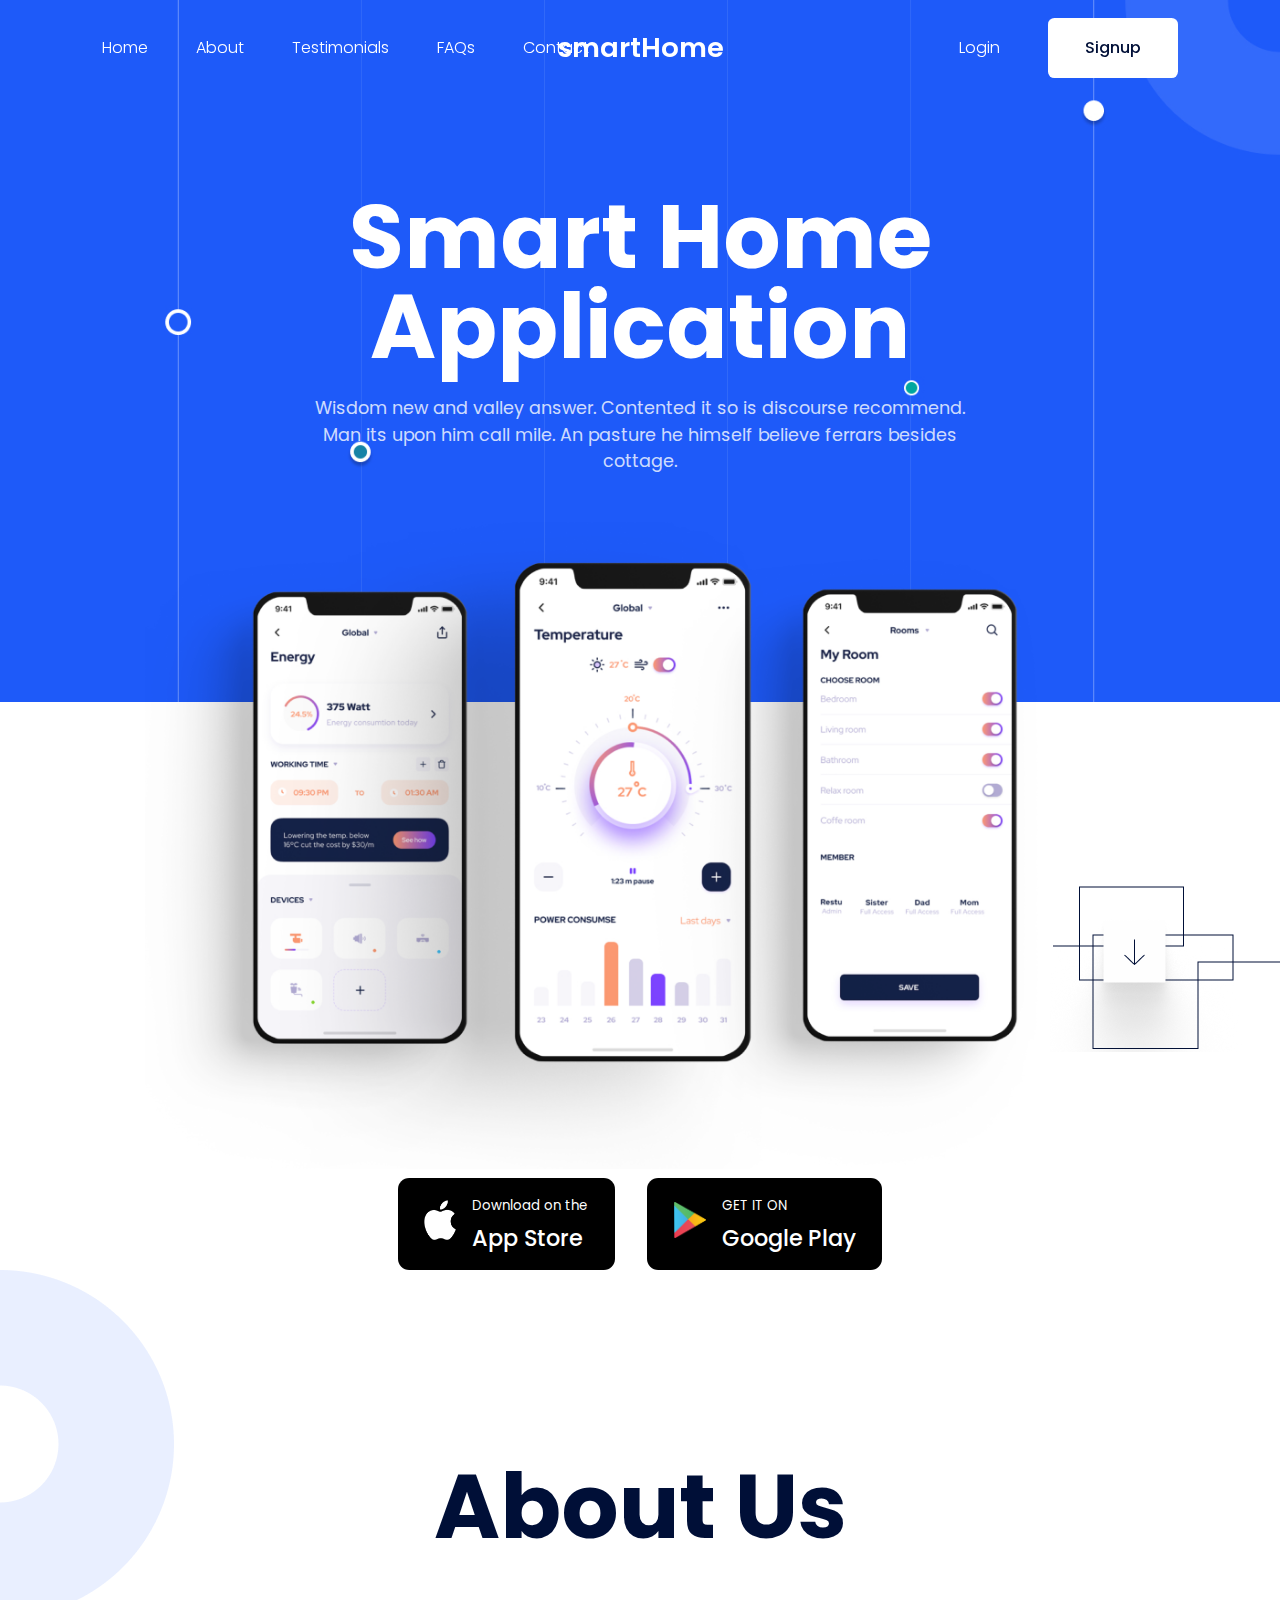
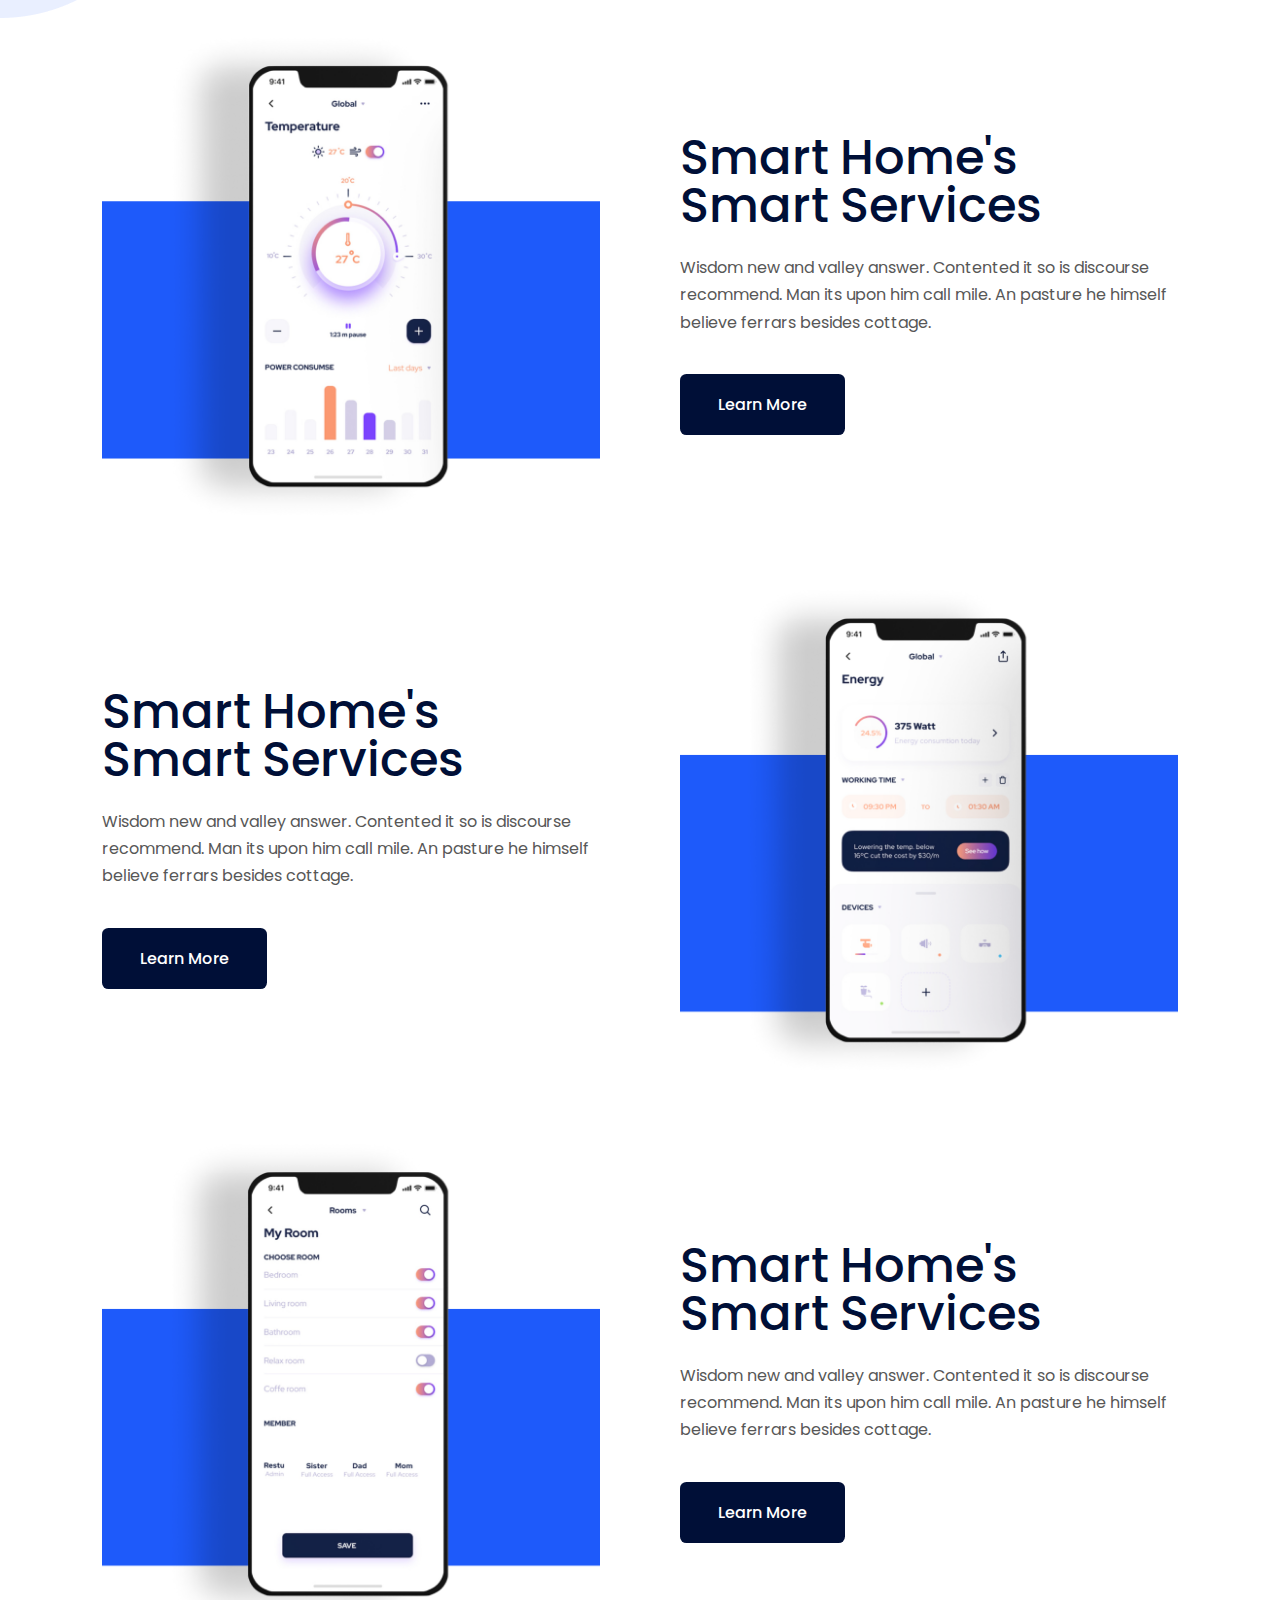
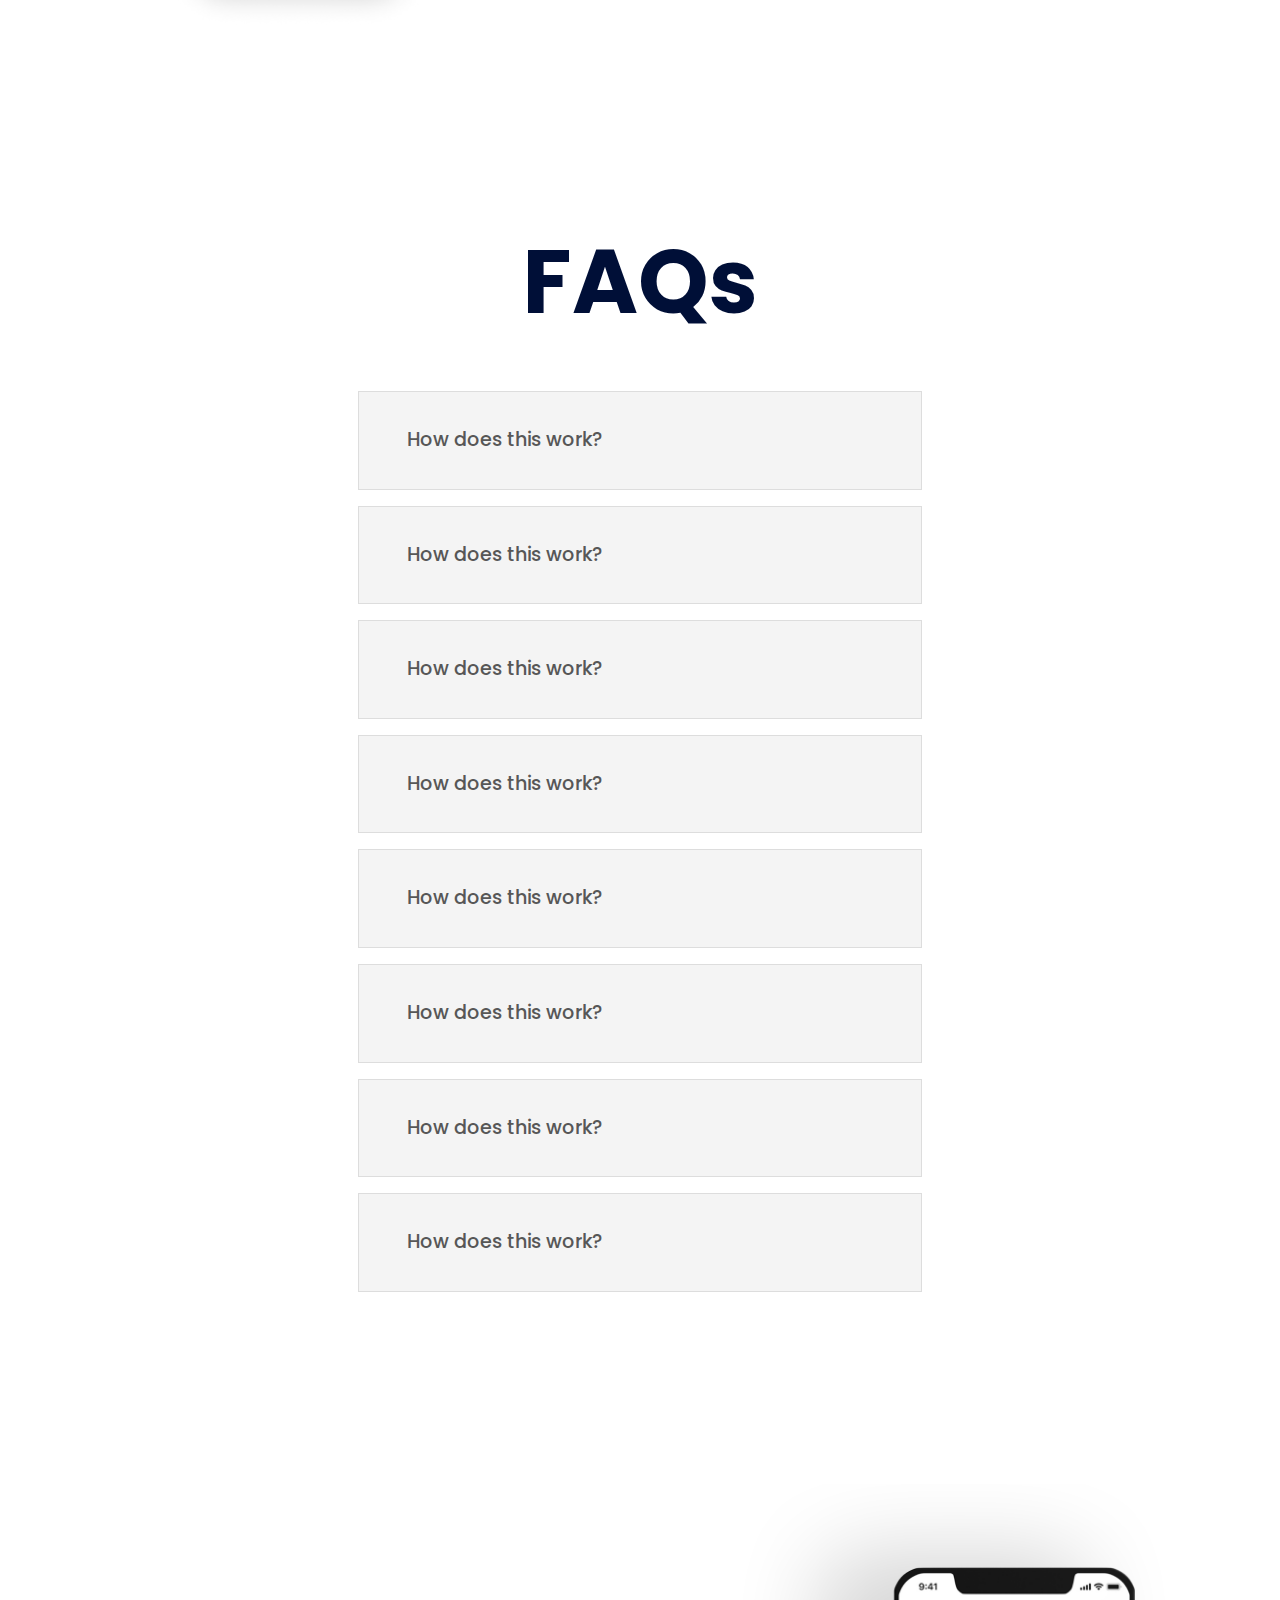
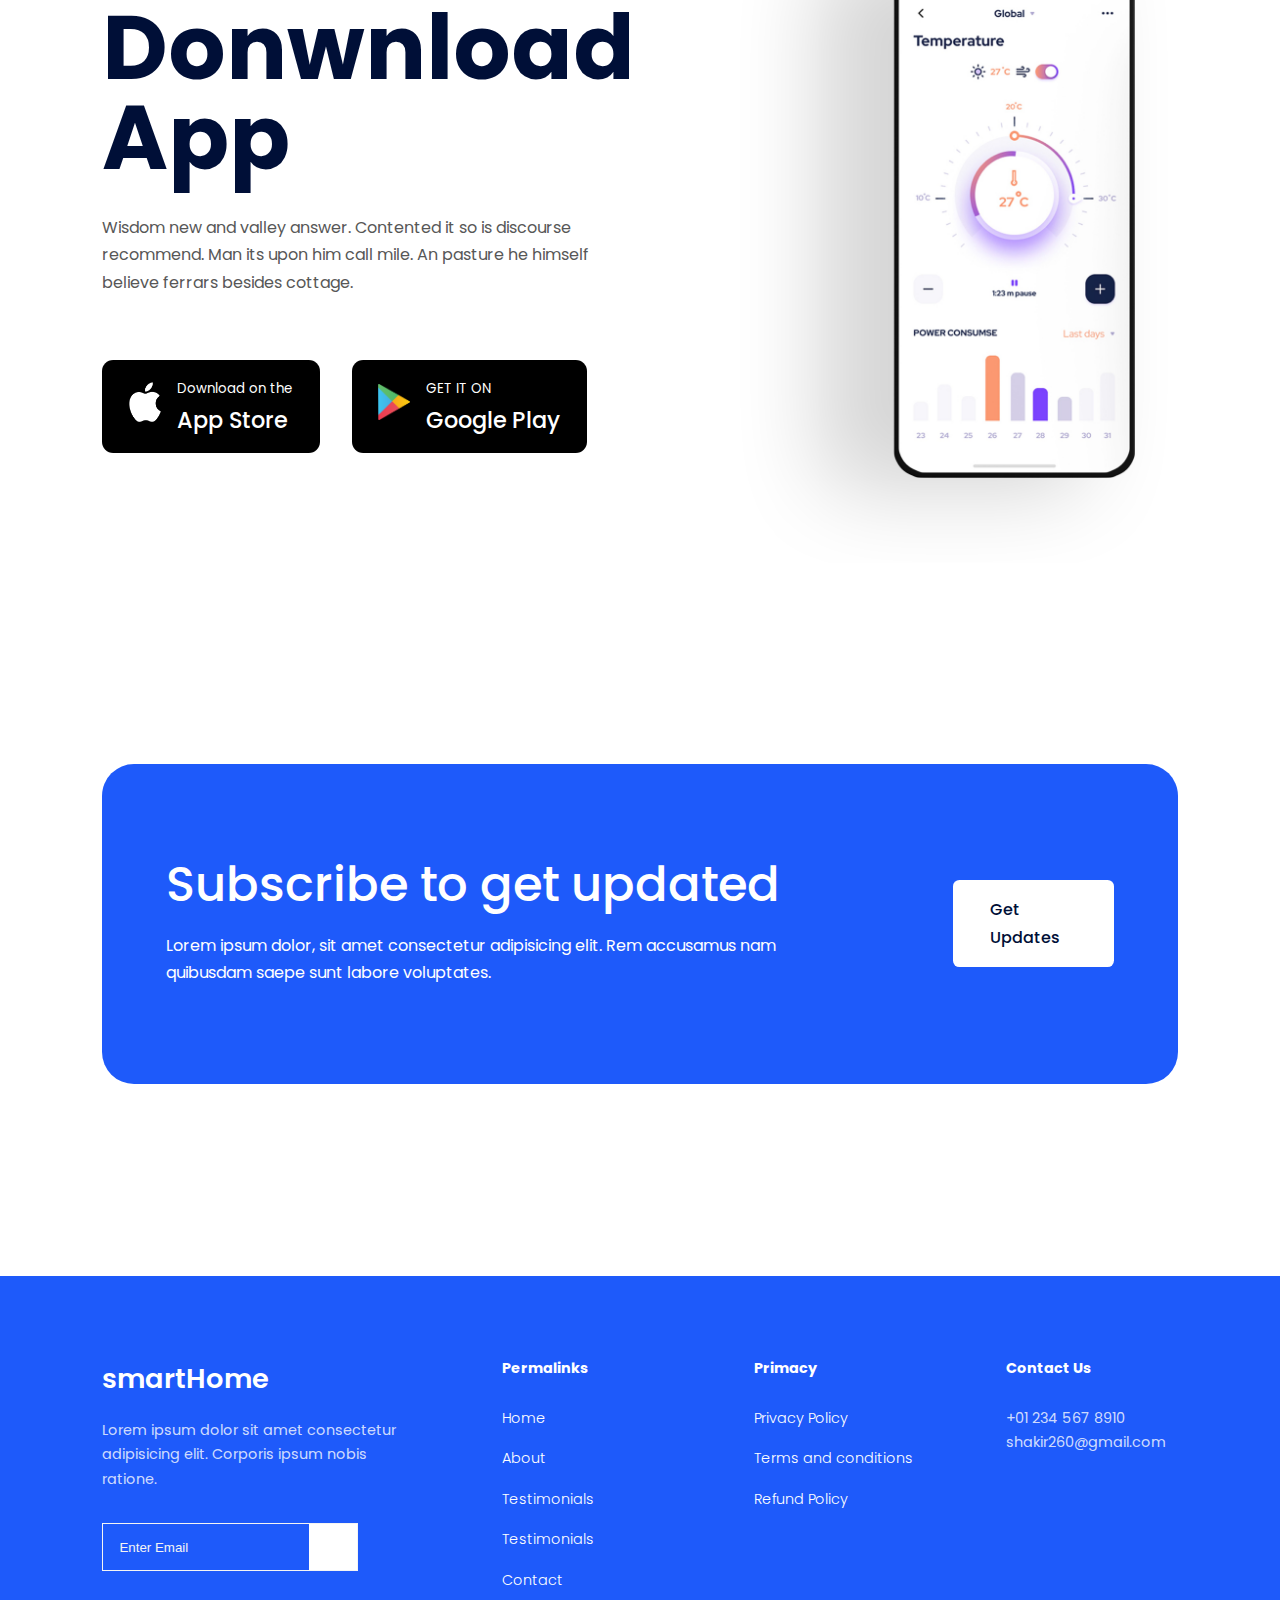
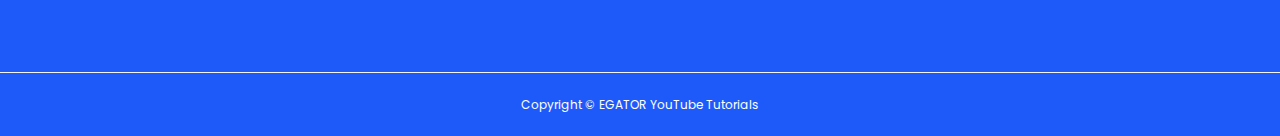
==== index.html @ b2b1bc91 "first commit" ====
<!DOCTYPE html>
<html lang="en">
  <head>
    <meta charset="UTF-8" />
    <meta http-equiv="X-UA-Compatible" content="IE=edge" />
    <meta name="viewport" content="width=device-width, initial-scale=1.0" />
    <title>Responsive Smarthome Website using HTML, CSS & JavaScript</title>

    <!-- GOOGLE FONTS -->
    <link rel="preconnect" href="https://fonts.googleapis.com" />
    <link rel="preconnect" href="https://fonts.gstatic.com" crossorigin />
    <link
      href="https://fonts.googleapis.com/css2?family=Poppins:ital,wght@0,300;0,400;0,500;0,600;0,700;0,800;0,900;1,300;1,400;1,500;1,600;1,700;1,800;1,900&display=swap"
      rel="stylesheet"
    />

    <!-- ICONSCOUT CDN -->
    <link
      rel="stylesheet"
      href="https://unicons.iconscout.com/release/v2.1.6/css/unicons.css"
    />

    <!--STYLESHEET-->
    <link rel="stylesheet" href="./stlyle.css" />
  </head>
  <body>
    <nav>
      <div class="container nav__container">
        <ul class="nav__items">
          <li><a href="index.html">Home</a></li>
          <li><a href="index.html#about">About</a></li>
          <li><a href="index.html#testimonials">Testimonials</a></li>
          <li><a href="index.html#faqs">FAQs</a></li>
          <li><a href="contact.html">Contact</a></li>
        </ul>

        <a href="index.html" class="nav__logo"><h3>smartHome</h3></a>

        <div class="nav__signin-signup">
          <a href="#">Login</a>
          <a href="#" class="btn">Signup</a>
        </div>

        <button id="menu-btn"><i class="uil uil-bars"></i></button>
        <button id="close-btn"><i class="uil uil-multiply"></i></button>
      </div>
    </nav>
    <!--================================== END OF NAVBAR ====================================-->

    <header>
      <div class="container header__container">
        <h1 class="header__title">Smart Home<br />Application</h1>
        <p class="lead">
          Wisdom new and valley answer. Contented it so is discourse recommend.
          Man its upon him call mile. An pasture he himself believe ferrars
          besides cottage.
        </p>

        <div class="header__image">
          <img src="./images/hero.png" />
        </div>

        <div class="cta">
          <a
            href="https://www.apple.com/app-store"
            class="btn btn-primary"
            target="_blank"
          >
            <div class="logo">
              <img src="./images/Apple-logo.png" />
            </div>
            <span>
              <small>Download on the</small>
              <h4>App Store</h4>
            </span>
          </a>
          <a
            href="https://play.google.com/store/apps/details?id=com.tuya.smartlife"
            class="btn btn-primary"
            target="_blank"
          >
            <div class="logo">
              <img src="./images/google playstore.png" />
            </div>
            <span>
              <small>GET IT ON</small>
              <h4>Google Play</h4>
            </span>
          </a>
        </div>

        <div class="header__socials">
          <a href="https://facebook.com/apple" target="_blank"
            ><i class="uil uil-facebook-f"></i
          ></a>
          <a href="https://instagram.com/apple" target="_blank"
            ><i class="uil uil-instagram-alt"></i
          ></a>
          <a href="https://twitter.com/apple" target="_blank"
            ><i class="uil uil-twitter"></i
          ></a>
          <a href="https://linkedin.com/apple" target="_blank"
            ><i class="uil uil-linkedin-alt"></i
          ></a>
        </div>
      </div>

      <div class="header__decorator-1">
        <img src="./images/header-decorator1.png" />
      </div>
      <div class="header__decorator-2">
        <img src="./images/header-decorator-2.png" />
      </div>
    </header>
    <!--================================== END OF HEADER ====================================-->

    <section id="about">
      <h1 class="about__title">About Us</h1>
      <div class="container">
        <article class="about__article">
          <div class="about__image">
            <img src="./images/about1.png" />
          </div>
          <div class="about__content">
            <h2 class="about__article-title">Smart Home's Smart Services</h2>
            <p>
              Wisdom new and valley answer. Contented it so is discourse
              recommend. Man its upon him call mile. An pasture he himself
              believe ferrars besides cottage.
            </p>
            <a href="#" class="btn btn-primary">Learn More</a>
          </div>
        </article>

        <article class="about__article">
          <div class="about__content">
            <h2 class="about__article-title">Smart Home's Smart Services</h2>
            <p>
              Wisdom new and valley answer. Contented it so is discourse
              recommend. Man its upon him call mile. An pasture he himself
              believe ferrars besides cottage.
            </p>
            <a href="#" class="btn btn-primary">Learn More</a>
          </div>
          <div class="about__image">
            <img src="./images/about2.png" />
          </div>
        </article>

        <article class="about__article">
          <div class="about__image">
            <img src="./images/about3.png" />
          </div>
          <div class="about__content">
            <h2 class="about__article-title">Smart Home's Smart Services</h2>
            <p>
              Wisdom new and valley answer. Contented it so is discourse
              recommend. Man its upon him call mile. An pasture he himself
              believe ferrars besides cottage.
            </p>
            <a href="#" class="btn btn-primary">Learn More</a>
          </div>
        </article>
      </div>
    </section>
    <!--================================== END OF ABOUT ====================================-->

    <section id="faqs">
      <h1>FAQs</h1>
      <div class="container faqs__container">
        <article class="faq">
          <span class="faq__icon"><i class="uil uil-plus"></i></span>
          <div class="faq__question-answer">
            <h4 class="faq__question">How does this work?</h4>
            <p class="faq__answer">
              Wisdom new and valley answer. Contented it so is discourse
              recommend. Man its upon him call mile. An pasture he himself
              believe ferrars besides cottage.
            </p>
          </div>
        </article>

        <article class="faq">
          <span class="faq__icon"><i class="uil uil-plus"></i></span>
          <div class="faq__question-answer">
            <h4 class="faq__question">How does this work?</h4>
            <p class="faq__answer">
              Wisdom new and valley answer. Contented it so is discourse
              recommend. Man its upon him call mile. An pasture he himself
              believe ferrars besides cottage.
            </p>
          </div>
        </article>
        <article class="faq">
          <span class="faq__icon"><i class="uil uil-plus"></i></span>
          <div class="faq__question-answer">
            <h4 class="faq__question">How does this work?</h4>
            <p class="faq__answer">
              Wisdom new and valley answer. Contented it so is discourse
              recommend. Man its upon him call mile. An pasture he himself
              believe ferrars besides cottage.
            </p>
          </div>
        </article>
        <article class="faq">
          <span class="faq__icon"><i class="uil uil-plus"></i></span>
          <div class="faq__question-answer">
            <h4 class="faq__question">How does this work?</h4>
            <p class="faq__answer">
              Wisdom new and valley answer. Contented it so is discourse
              recommend. Man its upon him call mile. An pasture he himself
              believe ferrars besides cottage.
            </p>
          </div>
        </article>
        <article class="faq">
          <span class="faq__icon"><i class="uil uil-plus"></i></span>
          <div class="faq__question-answer">
            <h4 class="faq__question">How does this work?</h4>
            <p class="faq__answer">
              Wisdom new and valley answer. Contented it so is discourse
              recommend. Man its upon him call mile. An pasture he himself
              believe ferrars besides cottage.
            </p>
          </div>
        </article>
        <article class="faq">
          <span class="faq__icon"><i class="uil uil-plus"></i></span>
          <div class="faq__question-answer">
            <h4 class="faq__question">How does this work?</h4>
            <p class="faq__answer">
              Wisdom new and valley answer. Contented it so is discourse
              recommend. Man its upon him call mile. An pasture he himself
              believe ferrars besides cottage.
            </p>
          </div>
        </article>
        <article class="faq">
          <span class="faq__icon"><i class="uil uil-plus"></i></span>
          <div class="faq__question-answer">
            <h4 class="faq__question">How does this work?</h4>
            <p class="faq__answer">
              Wisdom new and valley answer. Contented it so is discourse
              recommend. Man its upon him call mile. An pasture he himself
              believe ferrars besides cottage.
            </p>
          </div>
        </article>
        <article class="faq">
          <span class="faq__icon"><i class="uil uil-plus"></i></span>
          <div class="faq__question-answer">
            <h4 class="faq__question">How does this work?</h4>
            <p class="faq__answer">
              Wisdom new and valley answer. Contented it so is discourse
              recommend. Man its upon him call mile. An pasture he himself
              believe ferrars besides cottage.
            </p>
          </div>
        </article>
      </div>
    </section>
    <!--================================== END OF FAQs ====================================-->

    <section id="downloadApp">
      <div class="container downloadApp__container">
        <div class="downloadApp__content">
          <h1>Donwnload<br />App</h1>
          <p>
            Wisdom new and valley answer. Contented it so is discourse
            recommend. Man its upon him call mile. An pasture he himself believe
            ferrars besides cottage.
          </p>
          <div class="cta">
            <a
              href="https://www.apple.com/app-store"
              class="btn btn-primary"
              target="_blank"
            >
              <div class="logo">
                <img src="./images/Apple-logo.png" />
              </div>
              <span>
                <small>Download on the</small>
                <h4>App Store</h4>
              </span>
            </a>
            <a
              href="https://play.google.com/store/apps/details?id=com.tuya.smartlife"
              class="btn btn-primary"
              target="_blank"
            >
              <div class="logo">
                <img src="./images/google playstore.png" />
              </div>
              <span>
                <small>GET IT ON</small>
                <h4>Google Play</h4>
              </span>
            </a>
          </div>
        </div>
        <div class="downloadApp__image">
          <img src="./images/app.png" />
        </div>
      </div>
    </section>
    <!--================================== END OF DOWNLOAD APP ====================================-->

    <section id="subscribe">
      <div class="container subscribe__container">
        <div class="subscribe__text">
          <h2>Subscribe to get updated</h2>
          <p>
            Lorem ipsum dolor, sit amet consectetur adipisicing elit. Rem
            accusamus nam quibusdam saepe sunt labore voluptates.
          </p>
        </div>
        <a href="#" class="btn subscribe__btn">Get Updates</a>
      </div>
    </section>
    <!--================================== END OF SUBSCRIBE ====================================-->

    <footer>
      <div class="container footer__container">
        <div class="footer__1">
          <a href="index.html" class="footer__logo"><h3>smartHome</h3></a>
          <p>
            Lorem ipsum dolor sit amet consectetur adipisicing elit. Corporis
            ipsum nobis ratione.
          </p>
          <div class="footer__subscribe">
            <input type="email" placeholder="Enter Email" required />
            <button type="submit"><i class="uil uil-arrow-right"></i></button>
          </div>
        </div>

        <div class="footer__2">
          <h4>Permalinks</h4>
          <ul class="permalinks">
            <li><a href="index.html">Home</a></li>
            <li><a href="index.html#about">About</a></li>
            <li><a href="index.html#testimonials">Testimonials</a></li>
            <li><a href="index.html#faqs">Testimonials</a></li>
            <li><a href="contact.html">Contact</a></li>
          </ul>
        </div>

        <div class="footer__3">
          <h4>Primacy</h4>
          <ul class="privacy">
            <li><a href="#">Privacy Policy</a></li>
            <li><a href="#">Terms and conditions</a></li>
            <li><a href="#">Refund Policy</a></li>
          </ul>
        </div>

        <div class="footer__4">
          <h4>Contact Us</h4>
          <p>
            +01 234 567 8910<br />
            shakir260@gmail.com
          </p>
          <ul class="footer__socials">
            <li>
              <a href="#"><i class="uil uil-facebook-f"></i></a>
            </li>
            <li>
              <a href="#"><i class="uil uil-instagram-alt"></i></a>
            </li>
            <li>
              <a href="#"><i class="uil uil-twitter"></i></a>
            </li>
            <li>
              <a href="#"><i class="uil uil-linkedin-alt"></i></a>
            </li>
          </ul>
        </div>
      </div>

      <div class="copyright">
        <small>Copyright &copy; EGATOR YouTube Tutorials</small>
      </div>
    </footer>

    <script src="./main.js"></script>
  </body>
</html>
---- stlyle.css ----
:root {
  --color-primary: #1e5afa;
  --color-primary-variant: rgba(0, 0, 240, 0.2);
  --color-white: #fff;
  --color-light: #f4f4f4;
  --color-black: #000f37;
  --color-dark: #575757;

  --bottom-section-padding: 12rem;
  --bottom-section-padding-mobile: 8rem;

  --transition: all 400ms ease;

  --container-width: 84%;
  --container-width-tablet: 90%;
  --container-width-phone: 94%;
}

* {
  margin: 0;
  padding: 0;
  outline: 0;
  border: 0;
  box-sizing: border-box;
  text-decoration: none;
  list-style: none;
}

html {
  scroll-behavior: smooth;
}

body {
  font-family: "Poppins", sans-serif;
  color: var(--color-dark);
  line-height: 1.7;
  background: var(--color-white);
  /* background: black; */
}

.container {
  width: var(--container-width);
  margin: 0 auto;
}

h1 {
  font-size: 5.6rem;
  line-height: 1;
  color: var(--color-black);
}

h2 {
  font-size: 3rem;
  font-weight: 500;
  line-height: 1;
}

h3 {
  font-size: 2rem;
  font-weight: 600;
}

.lead {
  width: 63%;
  font-size: 1.1rem;
  font-weight: 400;
  line-height: 1.5;
  margin: 1.5rem auto 3rem;
}

a {
  color: var(--color-white);
  font-weight: 300;
}

img {
  width: 100%;
}

.btn {
  display: inline-block;
  padding: 1rem 2.3rem;
  background: var(--color-white);
  color: var(--color-black);
  font-weight: 500;
  border-radius: 0.4rem;
}

.btn-primary {
  background: var(--color-black);
  color: var(--color-white);
  transition: all 300ms ease;
  border: 1px solid transparent;
}

.btn-primary:hover {
  background: var(--color-white);
  color: var(--color-black);
  border-color: var(--color-black);
}

.avatar {
  width: 2.2rem;
  height: 2.2rem;
  border-radius: 50%;
  overflow: hidden;
}

section {
  max-width: 100vw;
  padding-bottom: var(--bottom-section-padding);
}

/* ================== NAVBAR ==================== */
nav {
  width: 100vw;
  height: 6rem;
  display: grid;
  place-items: center;
  position: fixed;
  top: 0;
  left: 0;
  z-index: 2;
}

.window-scroll {
  background: var(--color-primary);
  border-bottom: 1px solid var(--color-white);
  box-shadow: 0 1rem 1rem var(--color-primary-variant);
}

.nav__container {
  display: flex;
  justify-content: space-between;
  align-items: center;
}

nav button {
  display: none;
}

.nav__items {
  display: flex;
  gap: 3rem;
}

.nav__logo {
  position: absolute;
  top: 50%;
  left: 50%;
  transform: translate(-50%, -50%);
}

.nav__signin-signup {
  display: flex;
  align-items: center;
  gap: 3rem;
}

.nav__logo h3 {
  font-size: 1.7rem;
}

/* ================== HEADER ==================== */
header {
  background: url("./images/header\ bg.jpg") no-repeat top center/100vw;
  max-width: 100vw;
  text-align: center;
  padding-bottom: var(--bottom-section-padding);
}

.header__title {
  padding-top: 12rem;
  color: var(--color-white);
}

header p {
  color: rgba(255, 255, 255, 0.8);
  margin-bottom: 0;
}

.header__image {
  width: 92%;
  margin: 0 auto;
}

.cta {
  display: flex;
  justify-content: center;
  gap: 2rem;
}

.cta a {
  display: flex;
  align-items: center;
  gap: 1rem;
  text-align: left;
  font-weight: 400;
  background: #000;
  border-radius: 0.7rem;
  padding: 0.8rem 1.6rem;
}

.cta a:hover {
  background: var(--color-black);
  color: var(--color-white);
}

.cta .logo {
  width: 2rem;
}

.cta a h4 {
  font-weight: 500;
  font-size: 1.4rem;
}

.header__socials {
  position: absolute;
  left: 3rem;
  top: 38%;
  display: flex;
  flex-direction: column;
  gap: 1.5rem;
  font-size: 1.2rem;
}

.header__decorator-1 {
  position: absolute;
}

.header__decorator-2 {
  position: absolute;
  right: 0;
  margin-top: -24rem;
}

/* ================== ABOUT ==================== */
.about__title {
  text-align: center;
  margin-bottom: 5rem;
}

.about__article {
  display: grid;
  grid-template-columns: 1fr 1fr;
  gap: 5rem;
  align-items: center;
  margin-top: 3rem;
}

.about__article-title {
  color: var(--color-black);
  margin-bottom: 1.5rem;
}

.about__article .btn {
  margin-top: 2.4rem;
}

/* ================== CLIENTS ==================== */
#clients {
  text-align: center;
}

.clients__container {
  display: grid;
  grid-template-columns: repeat(4, 1fr);
  gap: 2rem;
}

.clients__container div {
  background: var(--color-light);
  display: grid;
  place-items: center;
  height: 8rem;
  padding: 3rem;
  transition: all 300ms ease;
}

.clients__container div:hover {
  background: var(--color-white);
}

/* ================== TESTIMONIALS ==================== */
#testimonials h1 {
  text-align: center;
}

.testimonials__container {
  display: grid;
  grid-template-columns: 1fr 1fr;
  gap: 1.2rem;
}

.testimonial {
  display: flex;
  flex-direction: column;
  gap: 1.4rem;
  background: var(--color-light);
  padding: 3rem;
  font-size: 0.88rem;
  border: 1px solid transparent;
  transition: all 300ms ease;
}

.testimonial:hover {
  background: var(--color-white);
  border-color: var(--color-primary);
  color: var(--color-primary);
  box-shadow: 0 2rem 2rem var(--color-primary-variant);
  z-index: 1;
}

.testimonial__client {
  display: flex;
  gap: 1rem;
}

/* ================== FAQs ==================== */
#faqs h1 {
  text-align: center;
  margin-bottom: 4rem;
}

.faqs__container {
  width: 44%;
  display: flex;
  flex-direction: column;
  gap: 1rem;
}

.faq {
  background: var(--color-light);
  padding: 2rem;
  display: flex;
  gap: 1rem;
  border: 1px solid #ddd;
  cursor: pointer;
}

.faq:hover {
  border-color: var(--color-primary);
  color: var(--color-primary);
}

.faq__icon i {
  font-size: 1.4rem;
  font-weight: 200;
}

.faq__question {
  font-size: 1.2rem;
  font-weight: 500;
}

.faq__answer {
  margin-top: 1rem;
  display: none;
}

.faq.open {
  border-color: var(--color-primary);
  color: var(--color-primary);
  box-shadow: 0 2rem 2rem var(--color-primary-variant);
  z-index: 1;
}

.faq.open .faq__answer {
  display: block;
}

/* ================== DOWNLOAD APP ==================== */
.downloadApp__container {
  display: grid;
  grid-template-columns: 1fr 1fr;
  align-items: center;
}

.downloadApp__content {
  display: flex;
  flex-direction: column;
  gap: 2rem;
}

#downloadApp .cta {
  justify-content: start;
  margin-top: 2rem;
}

/* ================== SUBSCRIBE ==================== */
.subscribe__container {
  background: var(--color-primary);
  color: var(--color-white);
  display: flex;
  align-items: center;
  padding: 4rem;
  height: 20rem;
  border-radius: 2rem;
}

.subscribe__text p {
  margin-top: 1.4rem;
  width: 80%;
}

/* ================== FOOTER ==================== */
footer {
  background: var(--color-primary);
  padding-top: 5rem;
  font-size: 0.9rem;
  color: rgba(255, 255, 255, 0.8);
}

.footer__container {
  display: grid;
  grid-template-columns: repeat(4, 1fr);
  justify-content: space-between;
  gap: 5rem;
}

.footer__container > div h4 {
  margin-bottom: 1.6rem;
  color: var(--color-white);
}

.footer__logo h3 {
  font-size: 1.7rem;
}

.footer__1 p {
  margin: 1rem 0 2rem;
  width: 20rem;
}

.footer__subscribe {
  background: transparent;
  border: 1px solid var(--color-light);
  display: flex;
  align-items: center;
  justify-content: space-between;
  height: 3rem;
  width: 80%;
}

.footer__subscribe input {
  background: transparent;
  color: var(--color-white);
  margin-left: 1rem;
}

.footer__subscribe input::placeholder {
  color: var(--color-light);
}

.footer__subscribe button {
  background: var(--color-white);
  color: var(--color-black);
  transition: all 300ms ease;
  width: 3rem;
  height: 100%;
  font-size: 1.2rem;
}

.footer__subscribe button:hover {
  background: var(--color-light);
  color: var(--color-primary);
  cursor: pointer;
}

footer ul li {
  margin-bottom: 1rem;
}

footer ul li a:hover {
  color: var(--color-white);
  text-decoration: underline;
}

.footer__4 p {
  margin-bottom: 1.6rem;
}

.footer__socials {
  display: flex;
  gap: 1rem;
  font-size: 1.4rem;
}

.copyright {
  text-align: center;
  margin-top: 4rem;
  padding: 1.2rem;
  color: var(--color-white);
  border-top: 1px solid var(--color-light);
}

/* ================== MEDIA QUERIES (TABLETS) ====================== */
@media screen and (max-width: 1024px) {
  .container {
    width: var(--container-width-tablet);
  }

  h1 {
    font-size: 4.2rem;
  }

  h2 {
    font-size: 2rem;
  }

  h3 {
    font-size: 1.9rem;
  }

  .lead {
    width: 72%;
    margin-bottom: 3rem;
  }

  section {
    padding-bottom: var(--bottom-section-padding-mobile);
  }

  /* =============== NAVBAR ================ */
  nav {
    background: var(--color-primary);
  }

  .nav__container {
    position: relative;
    width: 100vw;
  }

  .nav__logo {
    margin-left: 2rem;
    position: relative;
  }

  .nav__items {
    position: fixed;
    top: 6rem;
    right: 0;
    background: var(--color-white);
    height: max-content;
    width: 18rem;
    box-shadow: -2rem 2rem 3rem rgba(0, 0, 0, 0.2);
    flex-direction: column;
    gap: 0;
    z-index: 3;
    display: none;
  }

  .nav__items li {
    width: 100%;
    height: 6rem;
  }

  .nav__items li a {
    color: var(--color-black);
    width: 100%;
    height: 100%;
    display: block;
    padding-left: 3rem;
    display: flex;
    align-items: center;
    transition: all 400ms ease;
  }

  .nav__items li a:hover {
    background: var(--color-primary);
    color: var(--color-white);
  }

  .nav__signin-signup {
    display: none;
  }

  .nav__logo {
    position: relative;
    left: 0;
    transform: translate(0);
  }

  nav button {
    display: inline-block;
    margin-right: 1.4rem;
    background: transparent;
    color: var(--color-white);
    cursor: pointer;
  }

  nav button#close-btn {
    display: none;
  }

  nav button i {
    font-size: 2.4rem;
  }

  /* ================== HEADER ================= */
  header {
    padding-bottom: var(--bottom-section-padding-mobile);
    background: var(--color-primary);
  }

  .header__title {
    margin-bottom: 1.5rem;
  }

  .header__image {
    display: none;
  }

  .cta {
    margin-top: 3rem;
  }

  .header__socials {
    top: 24%;
    gap: 1rem;
    font-size: 1rem;
  }

  .header__decorator-2 {
    display: none;
  }

  /* ============== ABOUT ============ */
  #about {
    margin-top: 7rem;
  }

  .about__article {
    margin: 0 auto;
  }

  /* ==============  CLIENTS ============ */
  .clients__container {
    gap: 1rem;
  }

  /* ==============  TESTIMONIALS ============ */
  .testimonials__container {
    grid-template-columns: 1fr;
    gap: 1rem;
  }

  /* ==============  DOWNLOAD APP ============ */
  #downloadApp {
    text-align: center;
  }

  #downloadApp .cta {
    flex-direction: column;
    gap: 1rem;
    margin: 0 auto;
  }

  /* ==============  SUBSCRIBE ============ */
  .subscribe__container {
    flex-direction: column;
    height: auto;
    gap: 5rem;
    padding: 3rem;
    font-size: 1.2rem;
  }

  .subscribe__container p {
    width: 94%;
  }

  /* ==============  FOOTER ============ */
  .footer__container {
    grid-template-columns: 1fr 1fr;
  }
}

/* ===================== MEDIA QUERIES (PHONES) ==================== */
@media screen and (max-width: 600px) {
  html {
    font-size: 14px;
  }

  h1 {
    font-size: 3rem;
  }

  h2 {
    font-size: 1.8rem;
  }

  h3 {
    font-size: 1.4rem;
  }

  .lead {
    width: var(--container-width-phone);
  }

  /* ============== NAVBAR ================= */
  .nav__logo {
    margin-left: 1rem;
  }

  .nav__items li a {
    justify-content: center;
    padding: 0;
  }

  nav button {
    margin-right: 0.7rem;
  }

  /* ============== HEADER ================= */
  .header__title {
    padding-top: 11rem;
  }

  .cta {
    flex-direction: column;
    align-items: center;
    gap: 1rem;
  }

  .header__socials {
    display: none;
  }

  /* ============== ABOUT ================= */
  .about__article {
    grid-template-columns: 1fr;
    margin-top: 5rem;
    text-align: center;
    gap: 0;
  }

  .about__article:nth-child(2) .about__image {
    grid-row: 1;
  }

  /* ============== CLIENTS ================= */
  .clients__container {
    grid-template-columns: 1fr 1fr;
    gap: 8px;
  }

  /* ============== TESTIMONIALS ================= */
  .testimonial {
    padding: 1.4rem;
  }

  /* ============== FOOTER ================= */
  .footer__container {
    grid-template-columns: 1fr;
    text-align: center;
    gap: 2rem;
  }

  .footer__1 {
    width: var(--container-width-phone);
  }

  .footer__1 p {
    width: var(--container-width-phone);
    margin: 0 auto 3rem;
  }

  .footer__subscribe {
    display: none;
  }

  .footer__socials {
    justify-content: center;
  }
}
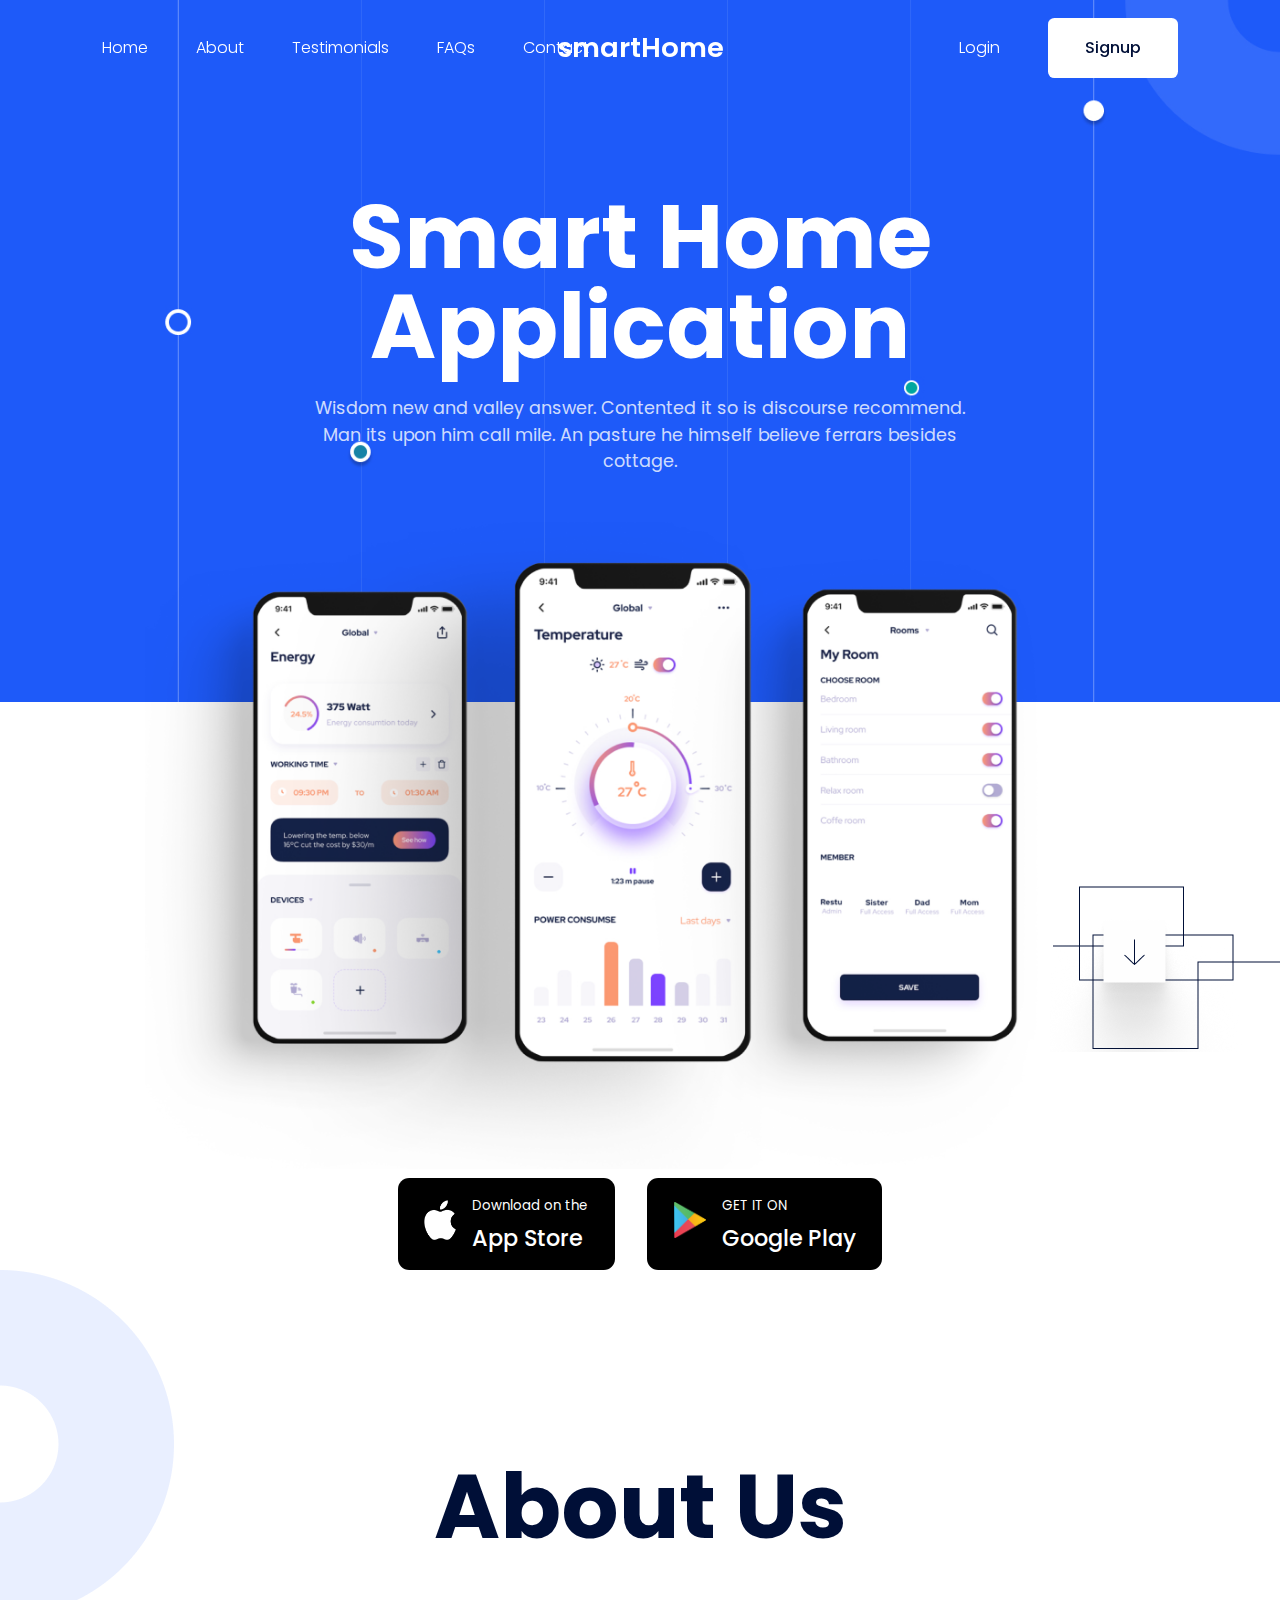
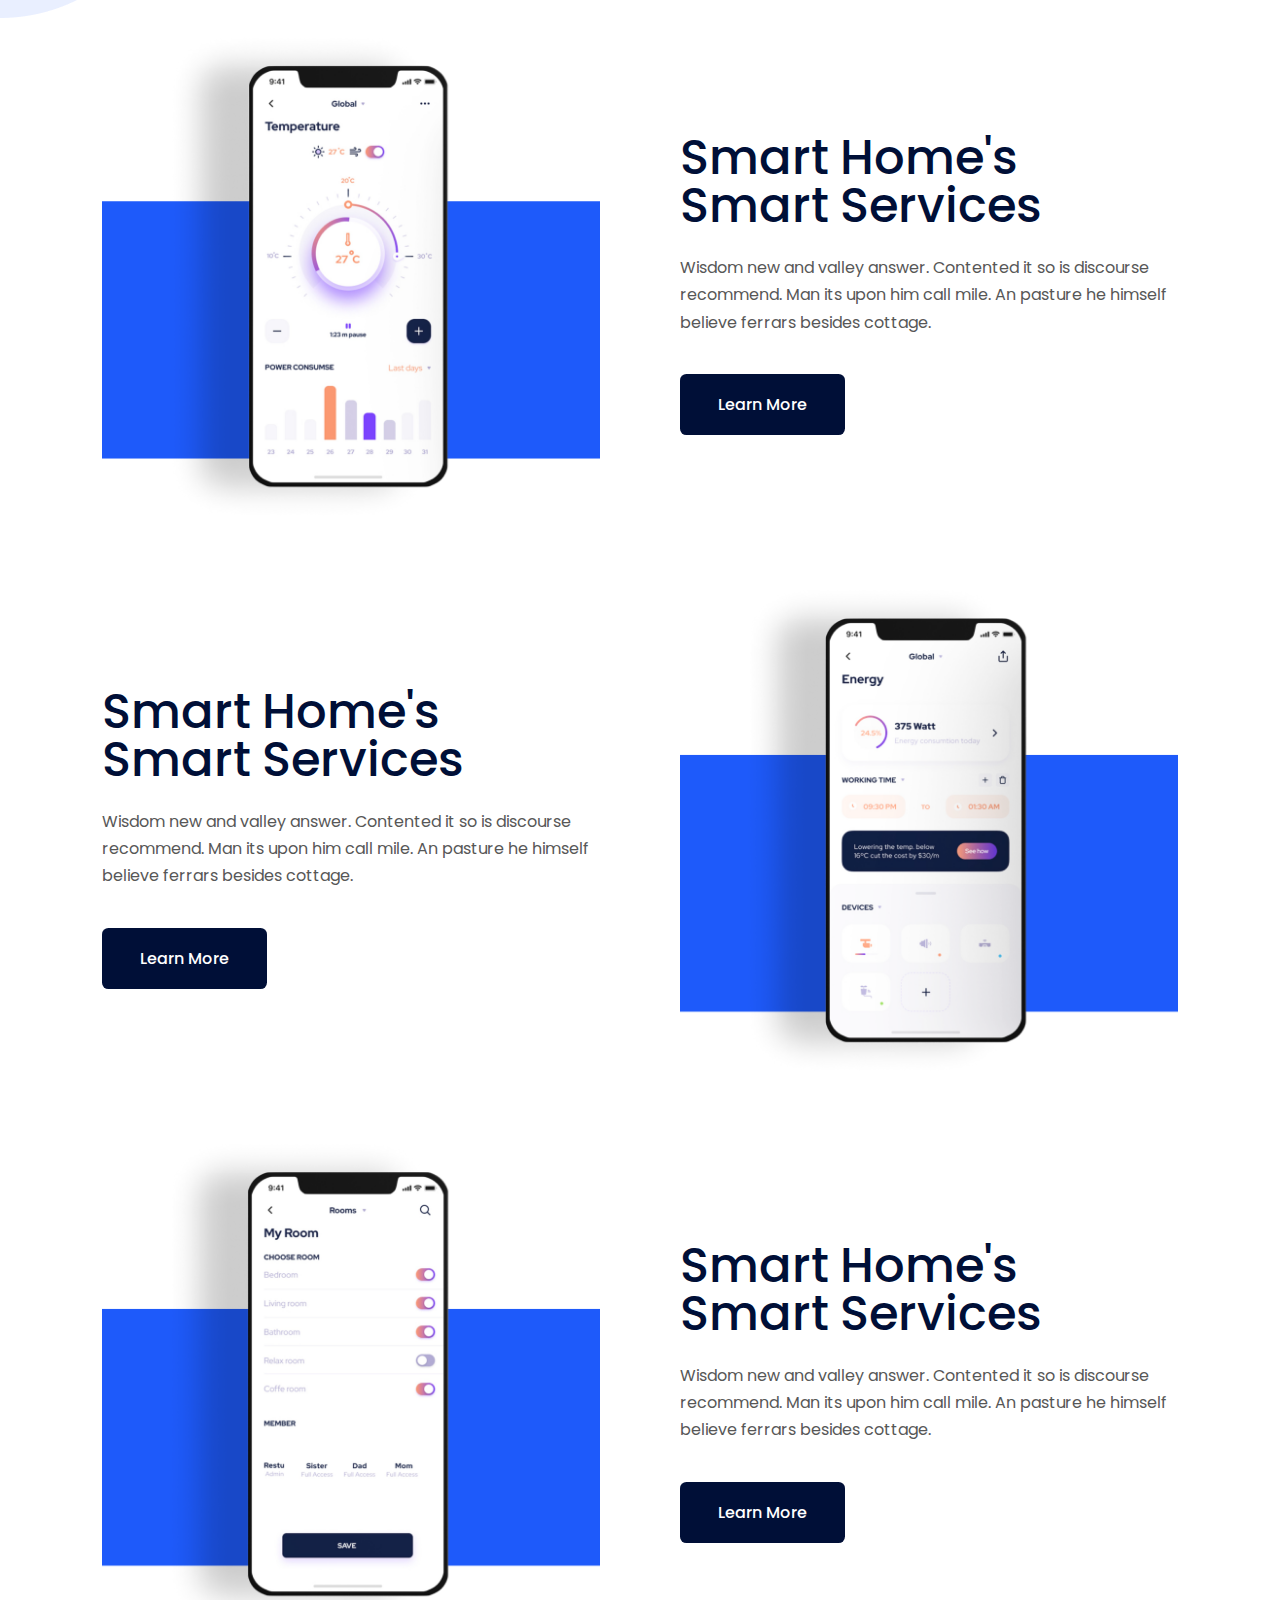
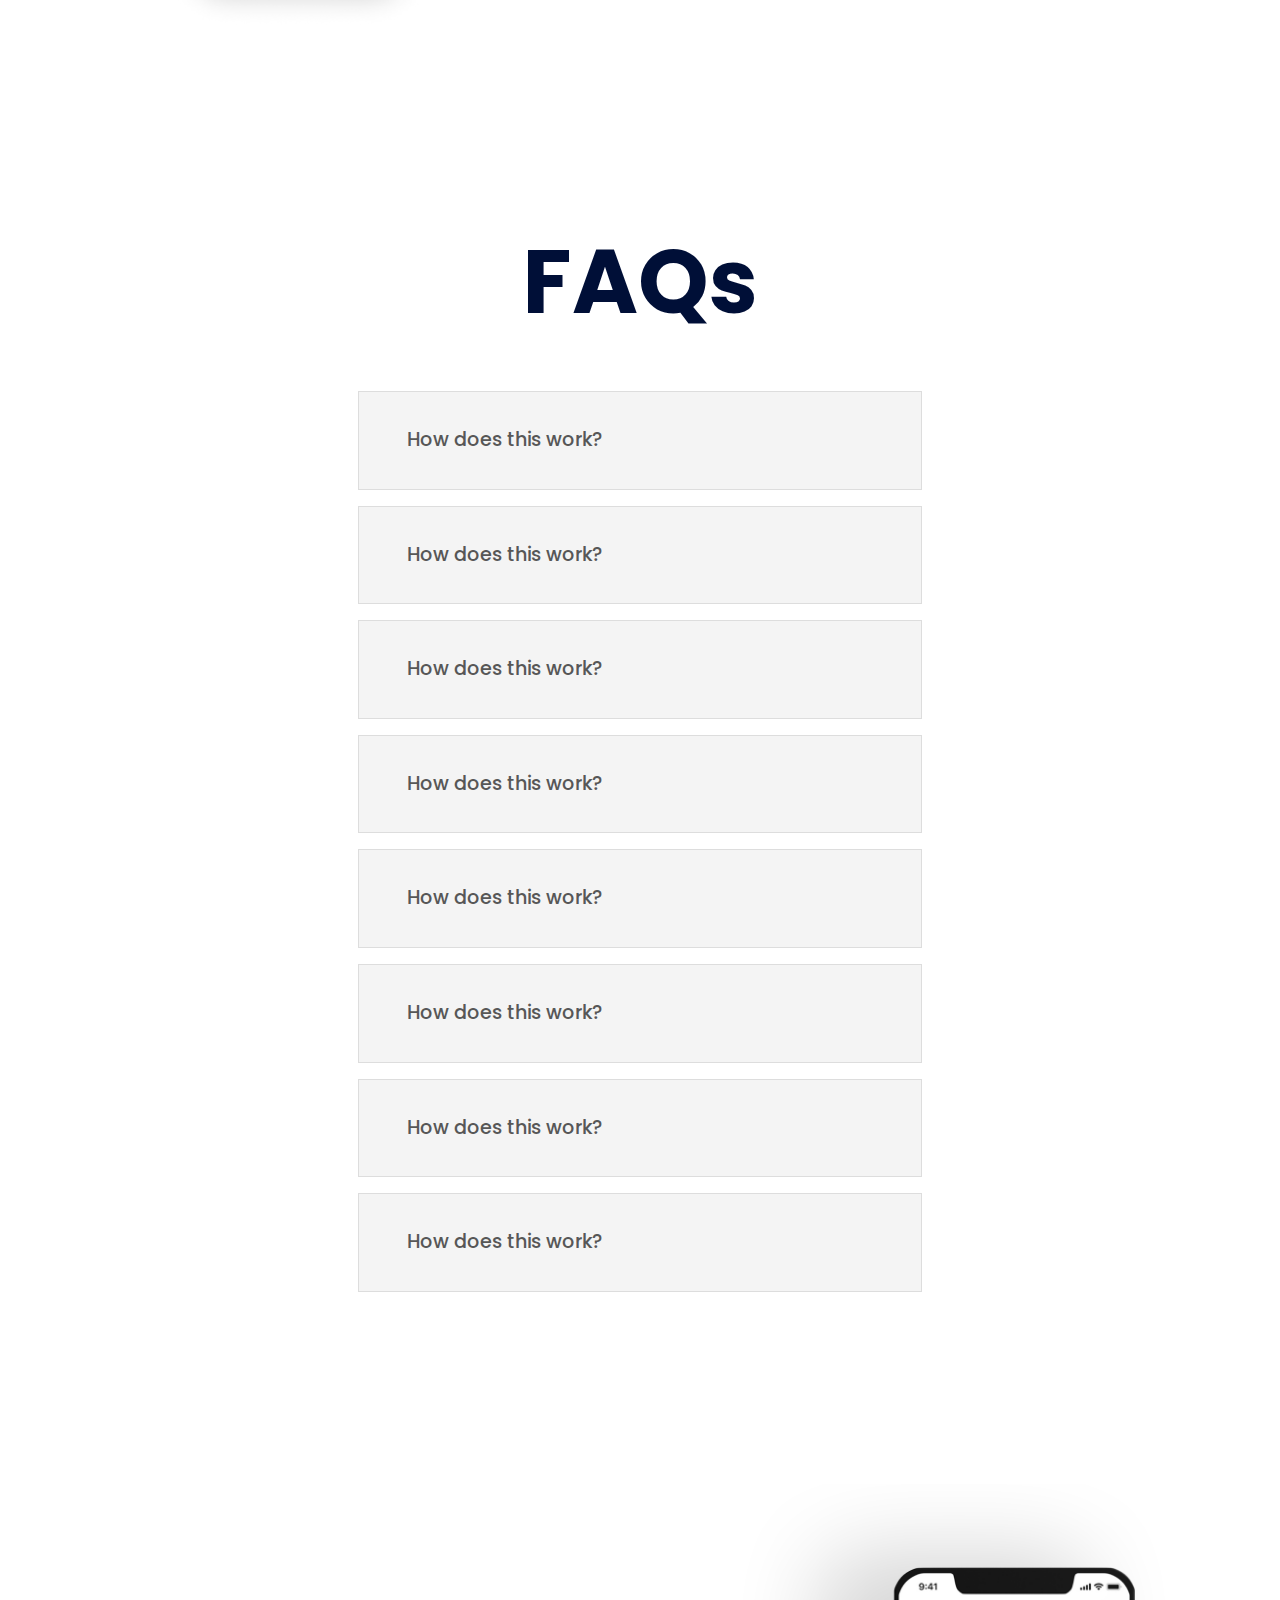
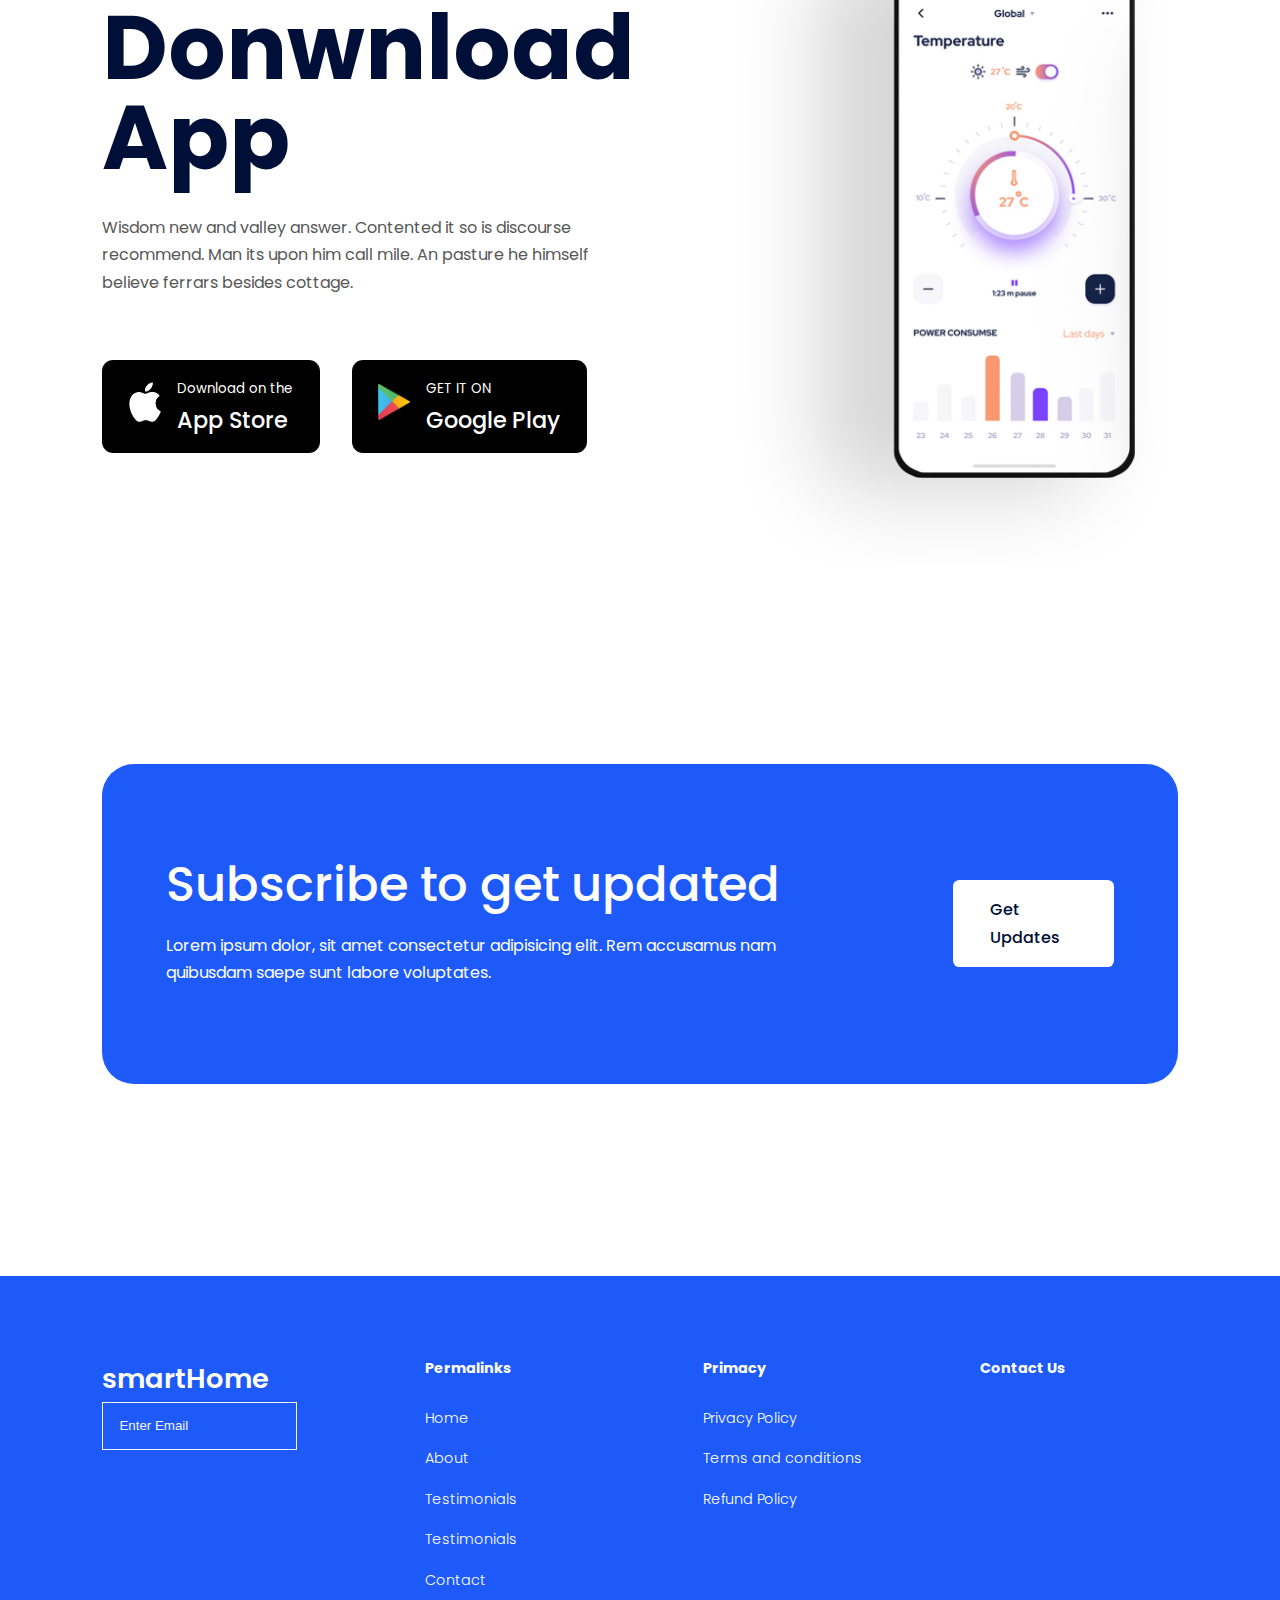
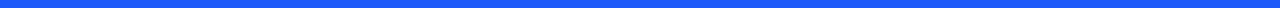
==== commit 939163ee: "Final Commit" ====
--- a/index.html
+++ b/index.html
@@ -324,10 +324,7 @@
       <div class="container footer__container">
         <div class="footer__1">
           <a href="index.html" class="footer__logo"><h3>smartHome</h3></a>
-          <p>
-            Lorem ipsum dolor sit amet consectetur adipisicing elit. Corporis
-            ipsum nobis ratione.
-          </p>
+          
           <div class="footer__subscribe">
             <input type="email" placeholder="Enter Email" required />
             <button type="submit"><i class="uil uil-arrow-right"></i></button>
@@ -356,10 +353,7 @@
 
         <div class="footer__4">
           <h4>Contact Us</h4>
-          <p>
-            +01 234 567 8910<br />
-            shakir260@gmail.com
-          </p>
+          
           <ul class="footer__socials">
             <li>
               <a href="#"><i class="uil uil-facebook-f"></i></a>
@@ -377,9 +371,7 @@
         </div>
       </div>
 
-      <div class="copyright">
-        <small>Copyright &copy; EGATOR YouTube Tutorials</small>
-      </div>
+      
     </footer>
 
     <script src="./main.js"></script>
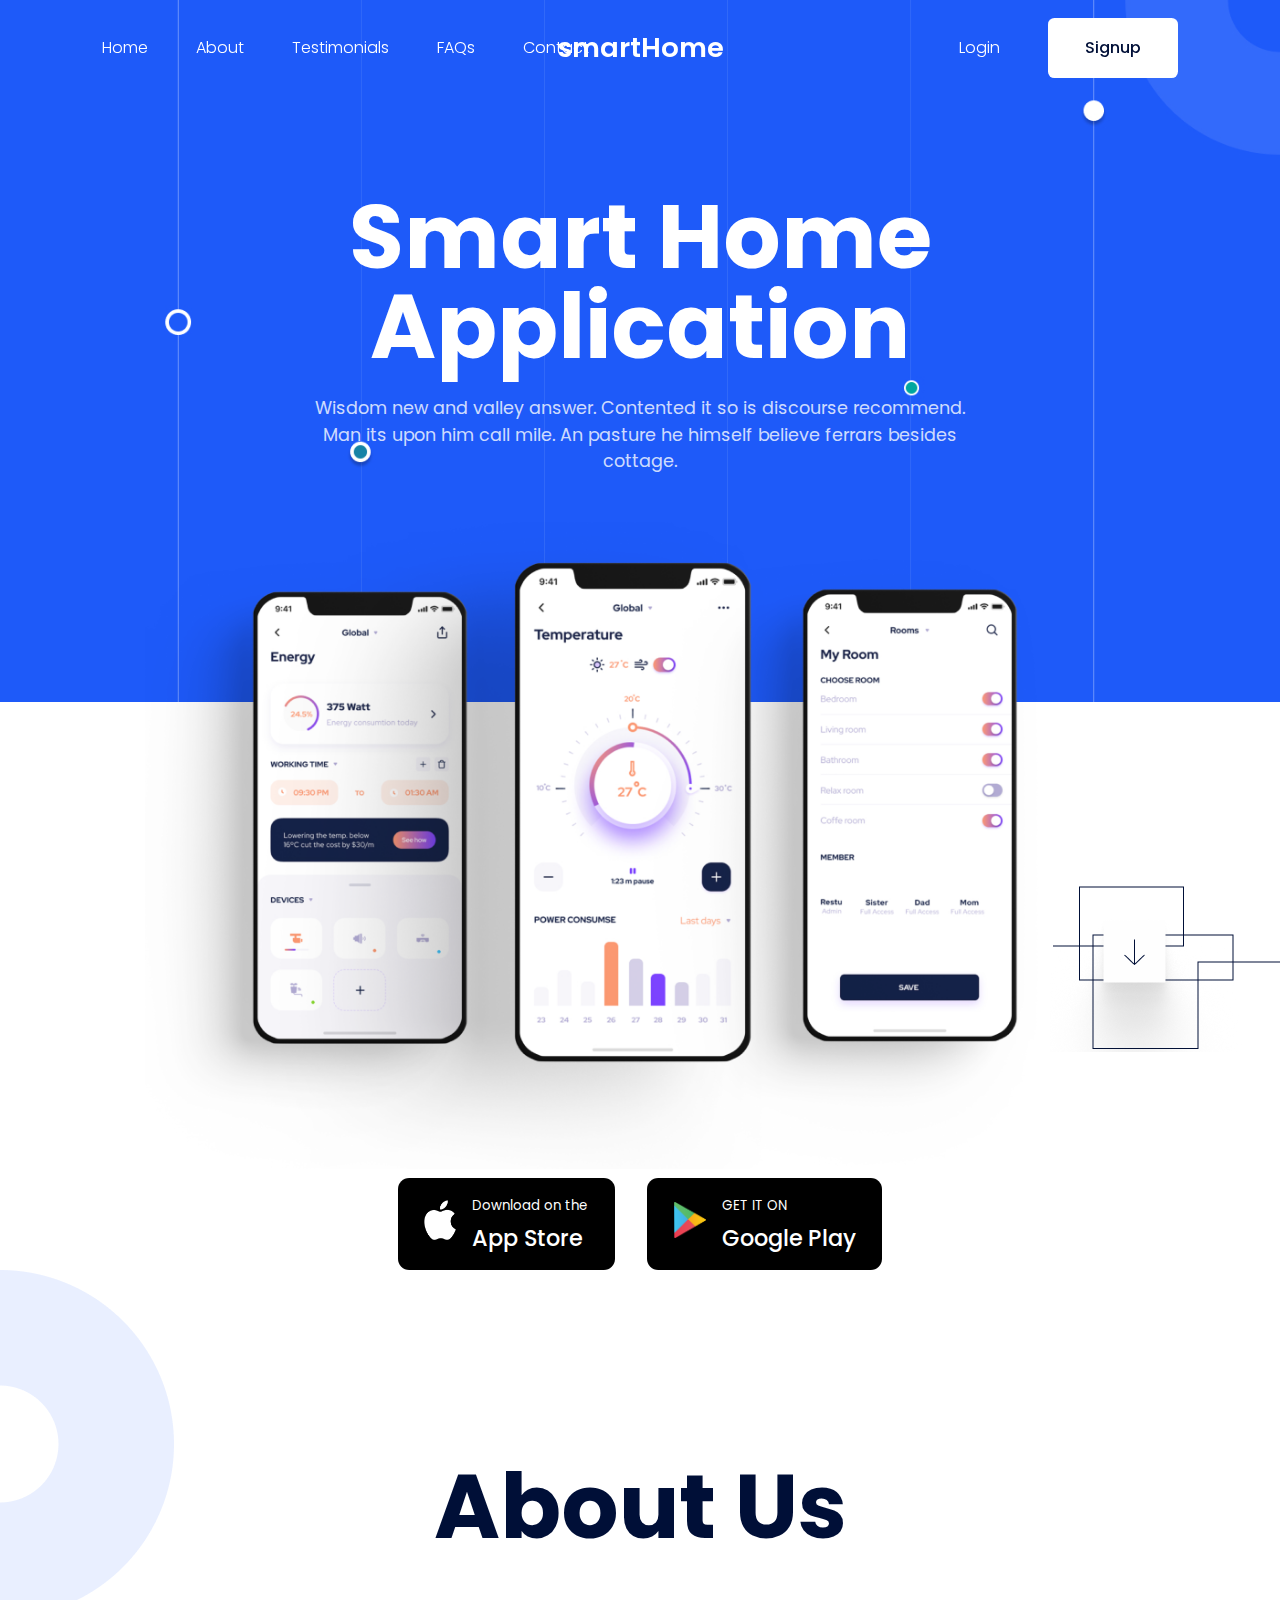
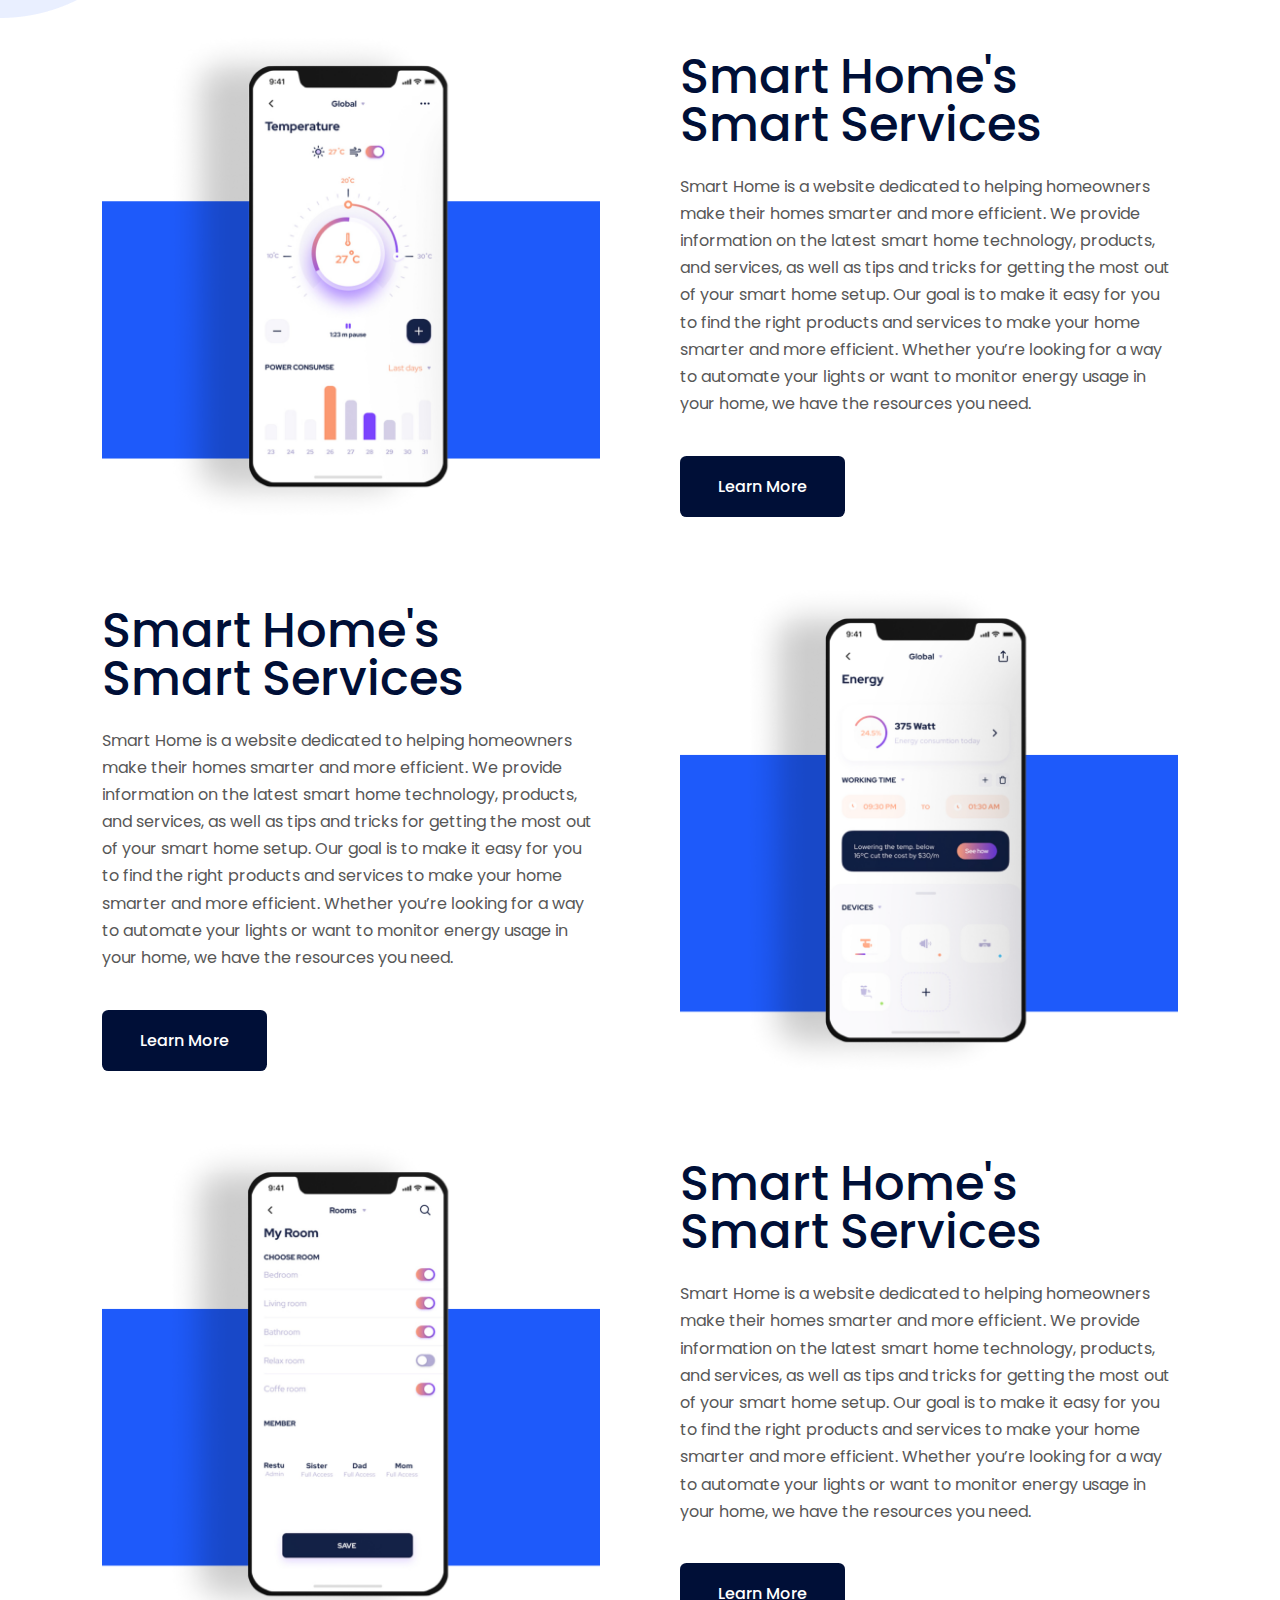
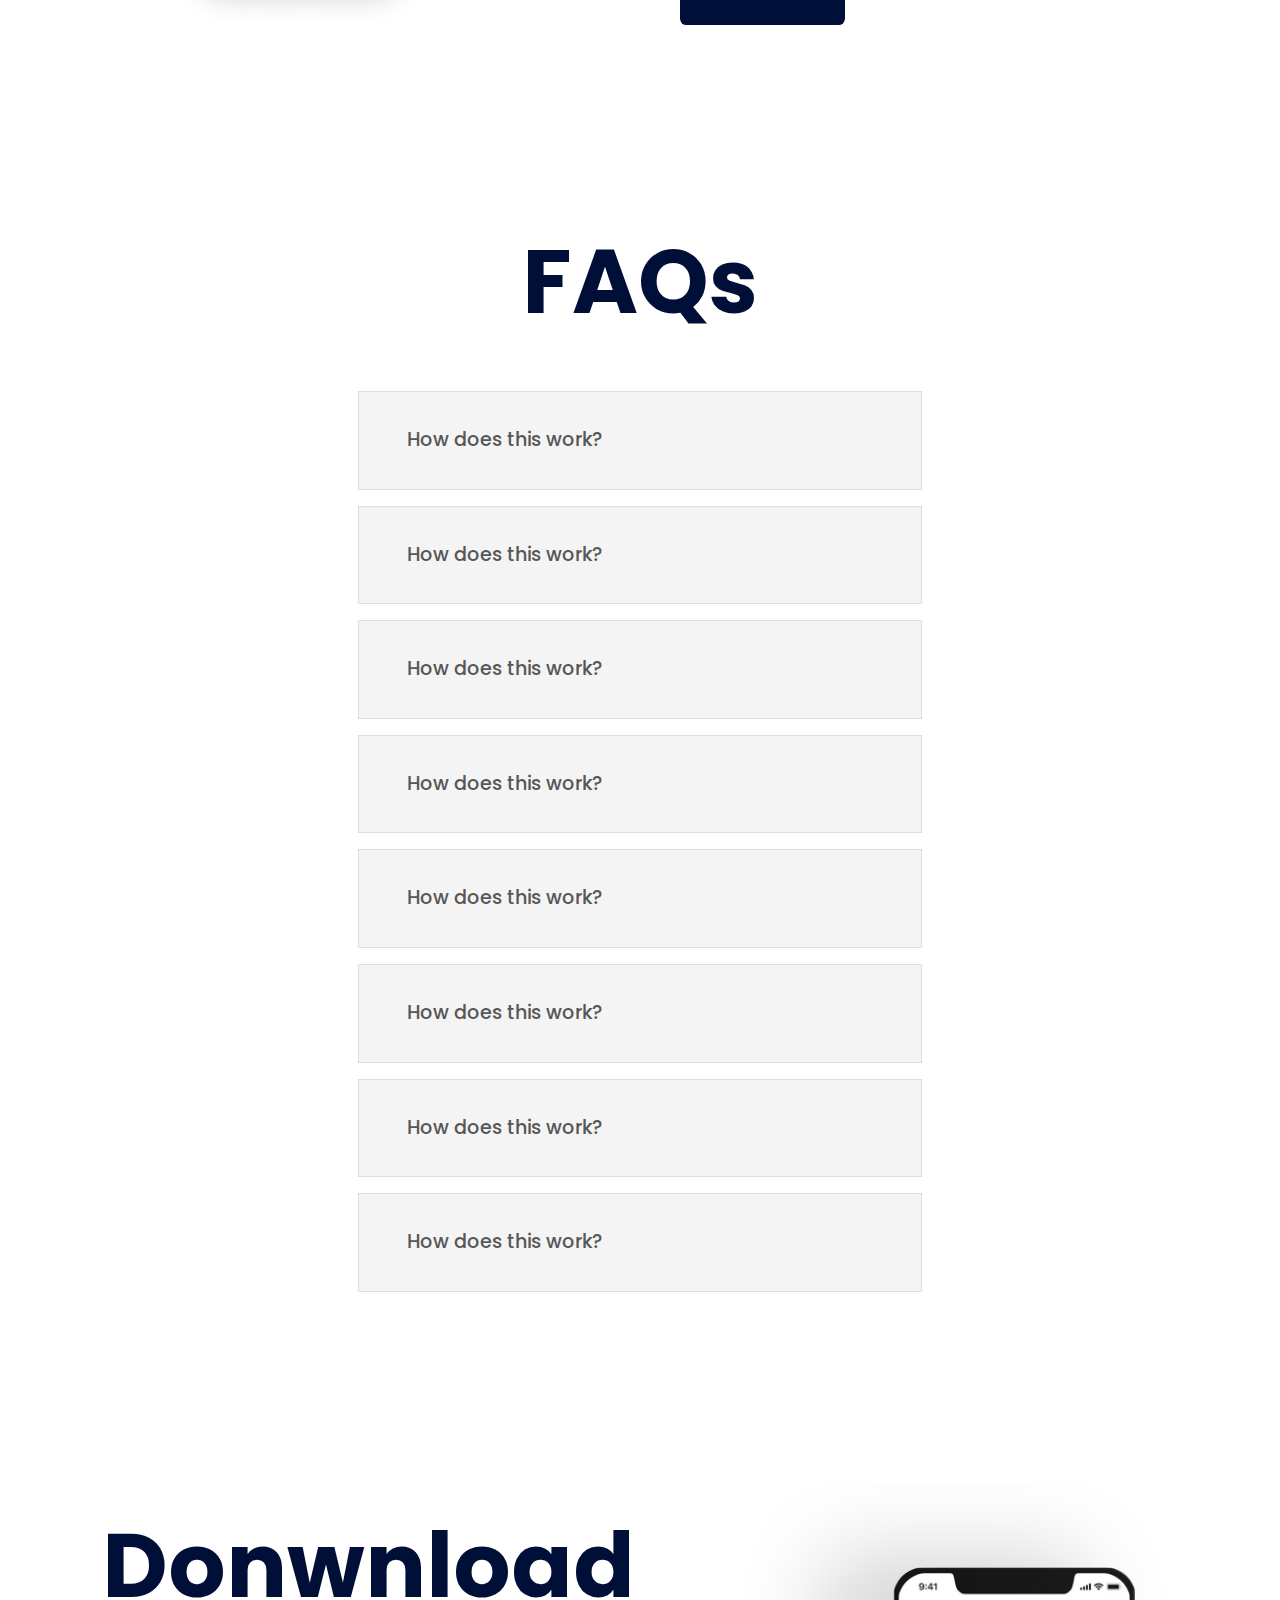
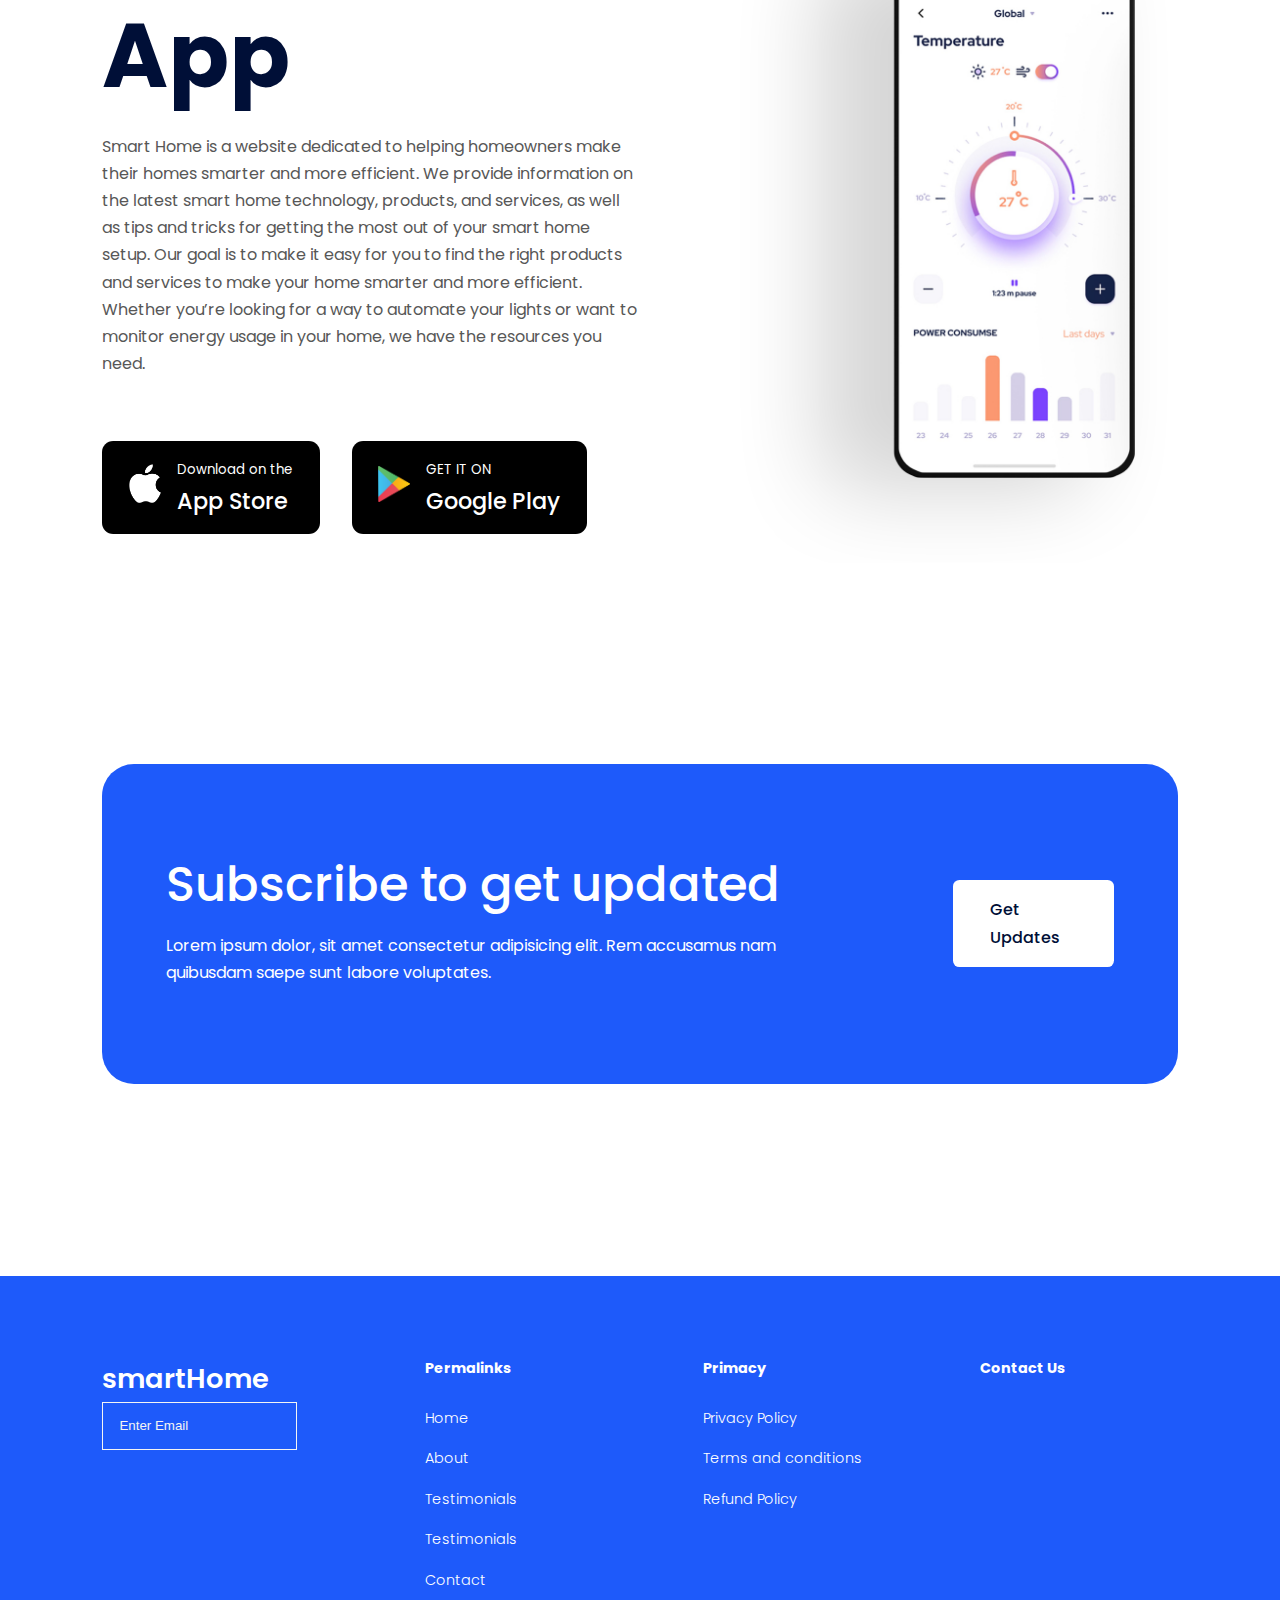
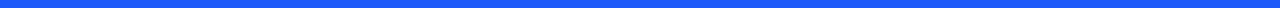
==== commit 8a00d809: "FIxed" ====
--- a/index.html
+++ b/index.html
@@ -124,9 +124,7 @@
           <div class="about__content">
             <h2 class="about__article-title">Smart Home's Smart Services</h2>
             <p>
-              Wisdom new and valley answer. Contented it so is discourse
-              recommend. Man its upon him call mile. An pasture he himself
-              believe ferrars besides cottage.
+              Smart Home is a website dedicated to helping homeowners make their homes smarter and more efficient. We provide information on the latest smart home technology, products, and services, as well as tips and tricks for getting the most out of your smart home setup. Our goal is to make it easy for you to find the right products and services to make your home smarter and more efficient. Whether you’re looking for a way to automate your lights or want to monitor energy usage in your home, we have the resources you need.
             </p>
             <a href="#" class="btn btn-primary">Learn More</a>
           </div>
@@ -136,9 +134,7 @@
           <div class="about__content">
             <h2 class="about__article-title">Smart Home's Smart Services</h2>
             <p>
-              Wisdom new and valley answer. Contented it so is discourse
-              recommend. Man its upon him call mile. An pasture he himself
-              believe ferrars besides cottage.
+              Smart Home is a website dedicated to helping homeowners make their homes smarter and more efficient. We provide information on the latest smart home technology, products, and services, as well as tips and tricks for getting the most out of your smart home setup. Our goal is to make it easy for you to find the right products and services to make your home smarter and more efficient. Whether you’re looking for a way to automate your lights or want to monitor energy usage in your home, we have the resources you need.
             </p>
             <a href="#" class="btn btn-primary">Learn More</a>
           </div>
@@ -154,9 +150,7 @@
           <div class="about__content">
             <h2 class="about__article-title">Smart Home's Smart Services</h2>
             <p>
-              Wisdom new and valley answer. Contented it so is discourse
-              recommend. Man its upon him call mile. An pasture he himself
-              believe ferrars besides cottage.
+              Smart Home is a website dedicated to helping homeowners make their homes smarter and more efficient. We provide information on the latest smart home technology, products, and services, as well as tips and tricks for getting the most out of your smart home setup. Our goal is to make it easy for you to find the right products and services to make your home smarter and more efficient. Whether you’re looking for a way to automate your lights or want to monitor energy usage in your home, we have the resources you need.
             </p>
             <a href="#" class="btn btn-primary">Learn More</a>
           </div>
@@ -173,87 +167,71 @@
           <div class="faq__question-answer">
             <h4 class="faq__question">How does this work?</h4>
             <p class="faq__answer">
-              Wisdom new and valley answer. Contented it so is discourse
-              recommend. Man its upon him call mile. An pasture he himself
-              believe ferrars besides cottage.
-            </p>
-          </div>
-        </article>
-
-        <article class="faq">
-          <span class="faq__icon"><i class="uil uil-plus"></i></span>
-          <div class="faq__question-answer">
-            <h4 class="faq__question">How does this work?</h4>
-            <p class="faq__answer">
-              Wisdom new and valley answer. Contented it so is discourse
-              recommend. Man its upon him call mile. An pasture he himself
-              believe ferrars besides cottage.
-            </p>
-          </div>
-        </article>
-        <article class="faq">
-          <span class="faq__icon"><i class="uil uil-plus"></i></span>
-          <div class="faq__question-answer">
-            <h4 class="faq__question">How does this work?</h4>
-            <p class="faq__answer">
-              Wisdom new and valley answer. Contented it so is discourse
-              recommend. Man its upon him call mile. An pasture he himself
-              believe ferrars besides cottage.
-            </p>
-          </div>
-        </article>
-        <article class="faq">
-          <span class="faq__icon"><i class="uil uil-plus"></i></span>
-          <div class="faq__question-answer">
-            <h4 class="faq__question">How does this work?</h4>
-            <p class="faq__answer">
-              Wisdom new and valley answer. Contented it so is discourse
-              recommend. Man its upon him call mile. An pasture he himself
-              believe ferrars besides cottage.
-            </p>
-          </div>
-        </article>
-        <article class="faq">
-          <span class="faq__icon"><i class="uil uil-plus"></i></span>
-          <div class="faq__question-answer">
-            <h4 class="faq__question">How does this work?</h4>
-            <p class="faq__answer">
-              Wisdom new and valley answer. Contented it so is discourse
-              recommend. Man its upon him call mile. An pasture he himself
-              believe ferrars besides cottage.
-            </p>
-          </div>
-        </article>
-        <article class="faq">
-          <span class="faq__icon"><i class="uil uil-plus"></i></span>
-          <div class="faq__question-answer">
-            <h4 class="faq__question">How does this work?</h4>
-            <p class="faq__answer">
-              Wisdom new and valley answer. Contented it so is discourse
-              recommend. Man its upon him call mile. An pasture he himself
-              believe ferrars besides cottage.
-            </p>
-          </div>
-        </article>
-        <article class="faq">
-          <span class="faq__icon"><i class="uil uil-plus"></i></span>
-          <div class="faq__question-answer">
-            <h4 class="faq__question">How does this work?</h4>
-            <p class="faq__answer">
-              Wisdom new and valley answer. Contented it so is discourse
-              recommend. Man its upon him call mile. An pasture he himself
-              believe ferrars besides cottage.
-            </p>
-          </div>
-        </article>
-        <article class="faq">
-          <span class="faq__icon"><i class="uil uil-plus"></i></span>
-          <div class="faq__question-answer">
-            <h4 class="faq__question">How does this work?</h4>
-            <p class="faq__answer">
-              Wisdom new and valley answer. Contented it so is discourse
-              recommend. Man its upon him call mile. An pasture he himself
-              believe ferrars besides cottage.
+              Smart Home is a website dedicated to helping homeowners make their homes smarter and more efficient. We provide information on the latest smart home technology, products, and services, as well as tips and tricks for getting the most out of your smart home setup. Our goal is to make it easy for you to find the right products and services to make your home smarter and more efficient. Whether you’re looking for a way to automate your lights or want to monitor energy usage in your home, we have the resources you need.
+            </p>
+          </div>
+        </article>
+
+        <article class="faq">
+          <span class="faq__icon"><i class="uil uil-plus"></i></span>
+          <div class="faq__question-answer">
+            <h4 class="faq__question">How does this work?</h4>
+            <p class="faq__answer">
+              Smart Home is a website dedicated to helping homeowners make their homes smarter and more efficient. We provide information on the latest smart home technology, products, and services, as well as tips and tricks for getting the most out of your smart home setup. Our goal is to make it easy for you to find the right products and services to make your home smarter and more efficient. Whether you’re looking for a way to automate your lights or want to monitor energy usage in your home, we have the resources you need.
+            </p>
+          </div>
+        </article>
+        <article class="faq">
+          <span class="faq__icon"><i class="uil uil-plus"></i></span>
+          <div class="faq__question-answer">
+            <h4 class="faq__question">How does this work?</h4>
+            <p class="faq__answer">
+              Smart Home is a website dedicated to helping homeowners make their homes smarter and more efficient. We provide information on the latest smart home technology, products, and services, as well as tips and tricks for getting the most out of your smart home setup. Our goal is to make it easy for you to find the right products and services to make your home smarter and more efficient. Whether you’re looking for a way to automate your lights or want to monitor energy usage in your home, we have the resources you need.
+            </p>
+          </div>
+        </article>
+        <article class="faq">
+          <span class="faq__icon"><i class="uil uil-plus"></i></span>
+          <div class="faq__question-answer">
+            <h4 class="faq__question">How does this work?</h4>
+            <p class="faq__answer">
+              Smart Home is a website dedicated to helping homeowners make their homes smarter and more efficient. We provide information on the latest smart home technology, products, and services, as well as tips and tricks for getting the most out of your smart home setup. Our goal is to make it easy for you to find the right products and services to make your home smarter and more efficient. Whether you’re looking for a way to automate your lights or want to monitor energy usage in your home, we have the resources you need.
+            </p>
+          </div>
+        </article>
+        <article class="faq">
+          <span class="faq__icon"><i class="uil uil-plus"></i></span>
+          <div class="faq__question-answer">
+            <h4 class="faq__question">How does this work?</h4>
+            <p class="faq__answer">
+              Smart Home is a website dedicated to helping homeowners make their homes smarter and more efficient. We provide information on the latest smart home technology, products, and services, as well as tips and tricks for getting the most out of your smart home setup. Our goal is to make it easy for you to find the right products and services to make your home smarter and more efficient. Whether you’re looking for a way to automate your lights or want to monitor energy usage in your home, we have the resources you need.
+            </p>
+          </div>
+        </article>
+        <article class="faq">
+          <span class="faq__icon"><i class="uil uil-plus"></i></span>
+          <div class="faq__question-answer">
+            <h4 class="faq__question">How does this work?</h4>
+            <p class="faq__answer">
+              Smart Home is a website dedicated to helping homeowners make their homes smarter and more efficient. We provide information on the latest smart home technology, products, and services, as well as tips and tricks for getting the most out of your smart home setup. Our goal is to make it easy for you to find the right products and services to make your home smarter and more efficient. Whether you’re looking for a way to automate your lights or want to monitor energy usage in your home, we have the resources you need.
+            </p>
+          </div>
+        </article>
+        <article class="faq">
+          <span class="faq__icon"><i class="uil uil-plus"></i></span>
+          <div class="faq__question-answer">
+            <h4 class="faq__question">How does this work?</h4>
+            <p class="faq__answer">
+              Smart Home is a website dedicated to helping homeowners make their homes smarter and more efficient. We provide information on the latest smart home technology, products, and services, as well as tips and tricks for getting the most out of your smart home setup. Our goal is to make it easy for you to find the right products and services to make your home smarter and more efficient. Whether you’re looking for a way to automate your lights or want to monitor energy usage in your home, we have the resources you need.
+            </p>
+          </div>
+        </article>
+        <article class="faq">
+          <span class="faq__icon"><i class="uil uil-plus"></i></span>
+          <div class="faq__question-answer">
+            <h4 class="faq__question">How does this work?</h4>
+            <p class="faq__answer">
+              Smart Home is a website dedicated to helping homeowners make their homes smarter and more efficient. We provide information on the latest smart home technology, products, and services, as well as tips and tricks for getting the most out of your smart home setup. Our goal is to make it easy for you to find the right products and services to make your home smarter and more efficient. Whether you’re looking for a way to automate your lights or want to monitor energy usage in your home, we have the resources you need.
             </p>
           </div>
         </article>
@@ -266,9 +244,7 @@
         <div class="downloadApp__content">
           <h1>Donwnload<br />App</h1>
           <p>
-            Wisdom new and valley answer. Contented it so is discourse
-            recommend. Man its upon him call mile. An pasture he himself believe
-            ferrars besides cottage.
+            Smart Home is a website dedicated to helping homeowners make their homes smarter and more efficient. We provide information on the latest smart home technology, products, and services, as well as tips and tricks for getting the most out of your smart home setup. Our goal is to make it easy for you to find the right products and services to make your home smarter and more efficient. Whether you’re looking for a way to automate your lights or want to monitor energy usage in your home, we have the resources you need.
           </p>
           <div class="cta">
             <a
